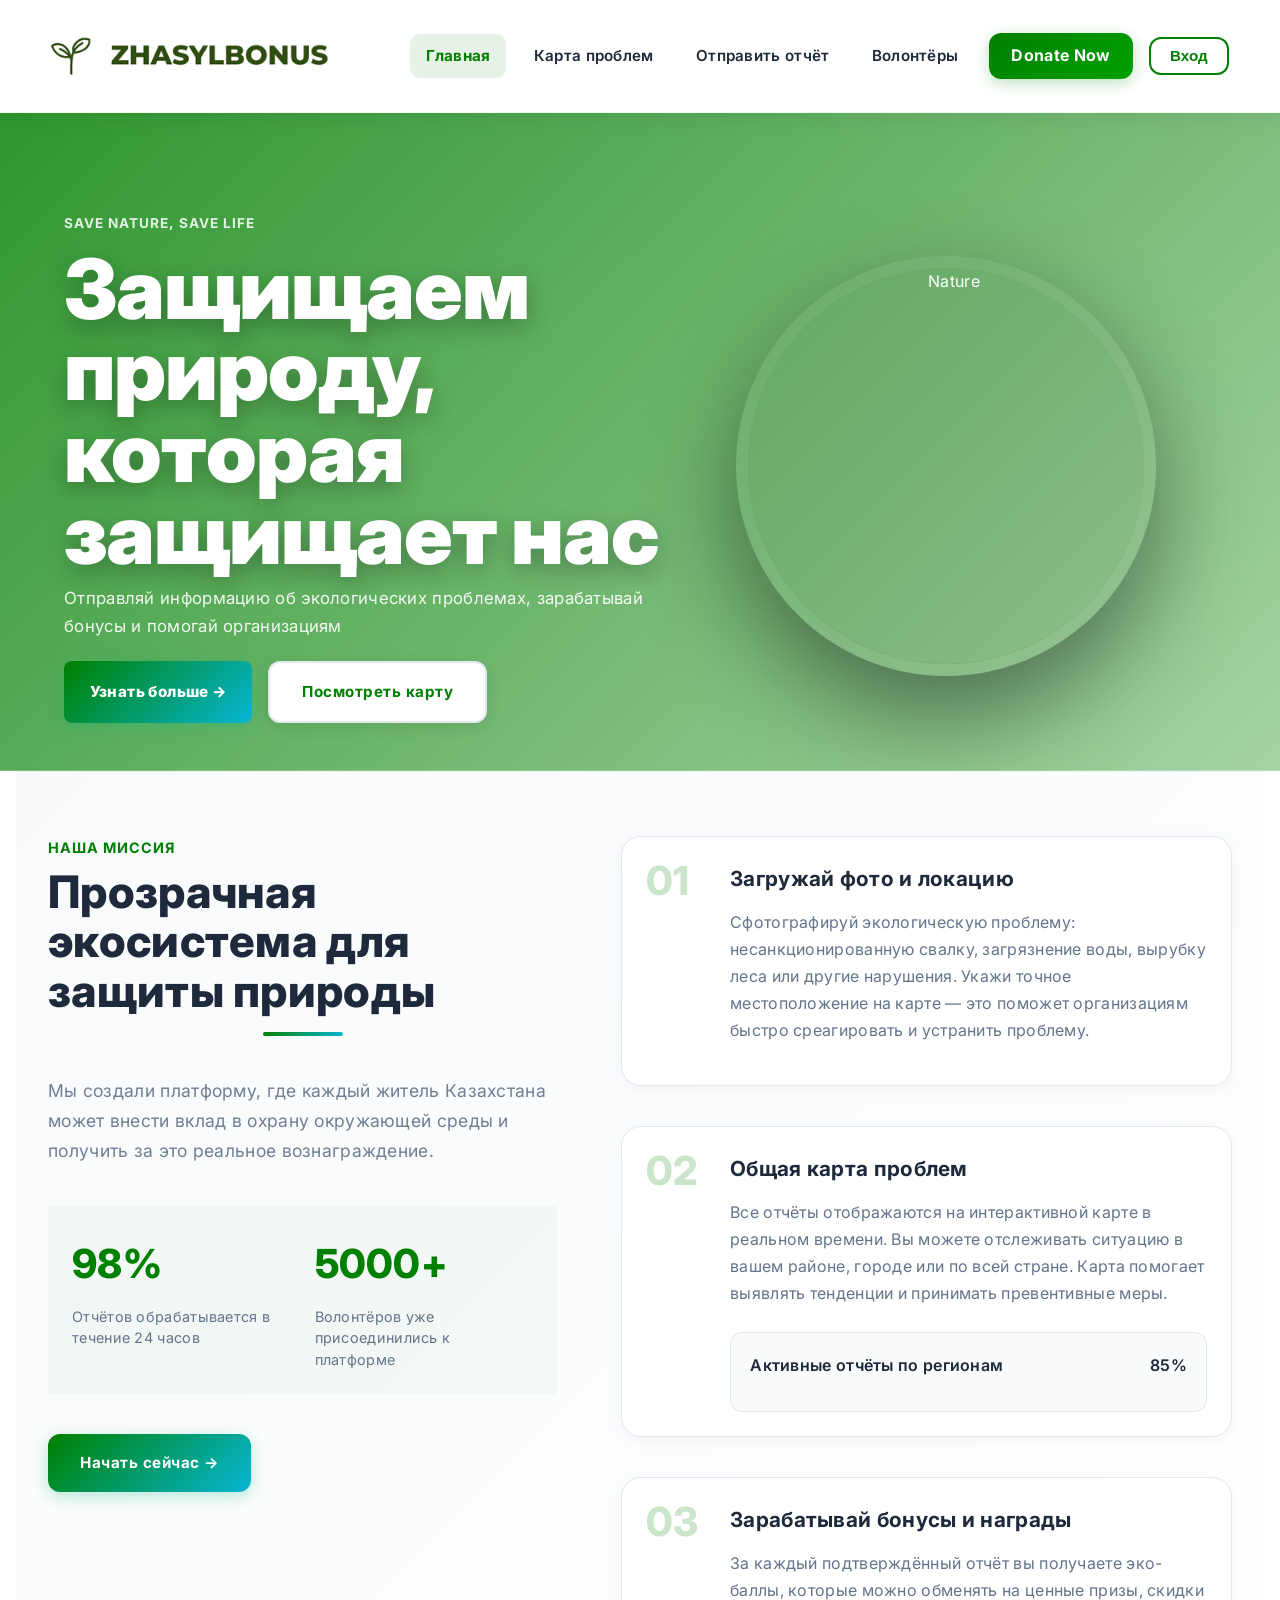
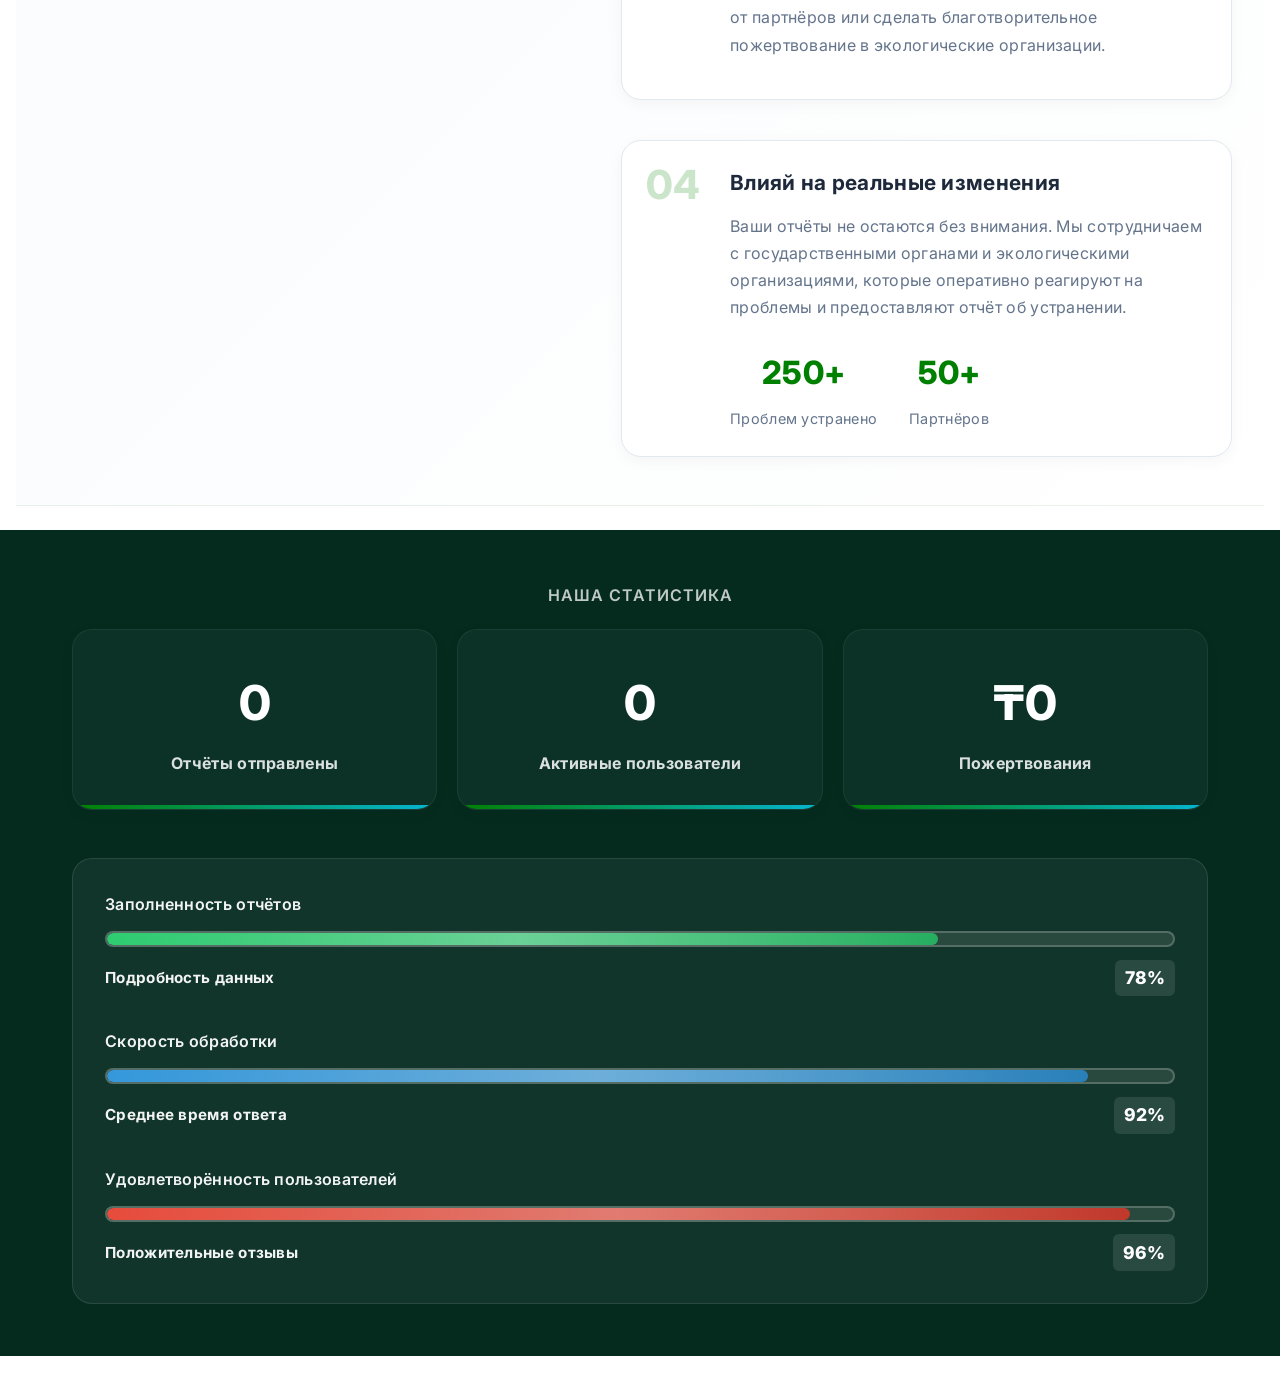
==== index.html @ 1b756320 "another files" ====
<!DOCTYPE html>
<html lang="ru">

<head>
    <meta charset="UTF-8">
    <meta name="viewport" content="width=device-width, initial-scale=1.0">
    <title>Zhasyl Bonus - Main Page</title>
    <link rel="preconnect" href="https://fonts.googleapis.com">
    <link rel="preconnect" href="https://fonts.gstatic.com" crossorigin>
    <link href="https://fonts.googleapis.com/css2?family=Inter:wght@400;500;600;700;800&display=swap" rel="stylesheet">
    <link rel="stylesheet" href="https://cdnjs.cloudflare.com/ajax/libs/leaflet/1.9.4/leaflet.min.css">
    <link rel="stylesheet" href="styles/main.css">
</head>

<body>
    <div class="app-container">
        <header class="navbar navbar-clean">
            <div class="navbar-container">
                <div class="logo logo-with-image">
                    <a href="index.html"><img src="assets/ZhasylBonus.png" alt="ZhasylBonus" class="logo-img"></a>
                </div>
                <button class="nav-toggle" id="nav-toggle" aria-expanded="false" aria-controls="main-nav" aria-label="Меню">
                    <span class="hamburger"></span>
                </button>
                <nav class="nav-menu" id="main-nav" role="navigation">
                    <a href="index.html" class="nav-btn active" data-page="home">Главная</a>
                    <a href="pages/map.html" class="nav-btn" data-page="map">Карта проблем</a>
                    <a href="pages/report.html" class="nav-btn" data-page="report">Отправить отчёт</a>
                    <a href="pages/volunteers.html" class="nav-btn" data-page="volunteers">Волонтёры</a>
                </nav>
                <div class="nav-actions">
                    <a href="pages/donate.html" class="donate-now">Donate Now</a>
                    <div class="user-info">
                        <span id="username-display"></span>
                        <button class="login-btn" id="login-toggle">Вход</button>
                    </div>
                </div>
            </div>
        </header>
        <div id="auth-modal" class="modal hidden">
            <div class="modal-content">
                <span class="close">&times;</span>
                <div class="auth-container">
                    <div class="auth-tab active" data-tab="login">
                        <h2>Вход</h2>
                        <form id="login-form" onsubmit="handleSupabaseLogin(event)">
                            <input type="email" placeholder="Email" id="login-email" required>
                            <input type="password" placeholder="Пароль" id="login-password" required>
                            <button type="submit">Вход</button>
                        </form>
                    </div>
                    <div class="auth-tab" data-tab="register">
                        <h2>Регистрация</h2>
                        <form id="register-form" onsubmit="handleSupabaseRegister(event)">
                            <input type="text" placeholder="Имя пользователя" id="register-name" required>
                            <input type="email" placeholder="Email" id="register-email" required>
                            <input type="password" placeholder="Пароль" id="register-password" required>
                            <button type="submit">Зарегистрироваться</button>
                        </form>
                    </div>
                    <div class="auth-tabs">
                        <button class="tab-btn active" data-tab="login">Вход</button>
                        <button class="tab-btn" data-tab="register">Регистрация</button>
                    </div>
                </div>
            </div>
        </div>
        <section id="home-page" class="page active">
            <div class="hero hero-landing">
                <div class="hero-inner">
                    <div class="hero-content">
                        <div class="hero-eyebrow">SAVE NATURE, SAVE LIFE</div>
                        <h2>Защищаем природу,<br>которая защищает нас</h2>
                        <p class="lead">Отправляй информацию об экологических проблемах, зарабатывай бонусы и помогай организациям</p>
                        <div class="hero-buttons">
                            <a href="pages/report.html" class="btn-primary">Узнать больше →</a>
                            <a href="pages/map.html" class="btn-secondary">Посмотреть карту</a>
                        </div>
                    </div>

                    <div class="hero-media">
                        <div class="hero-circle">
                            <img src="https://i.pinimg.com/1200x/12/85/85/1285856c492a8ef5bef18bbcc9a060e8.jpg" alt="Nature">
                            <div class="circle-annotations">
                            </div>
                        </div>
                    </div>
                </div>
            </div>
            <section class="features services" id="how-it-works">
                <div class="features-inner">
                    <div class="features-left">
                        <p class="eyebrow">НАША МИССИЯ</p>
                        <h2>Прозрачная экосистема для защиты природы</h2>
                        <p class="lead">Мы создали платформу, где каждый житель Казахстана может внести вклад в охрану окружающей среды и получить за это реальное вознаграждение.</p>
                        
                        <div class="stats-mini">
                            <div class="stat-mini">
                                <h3>98%</h3>
                                <p>Отчётов обрабатывается в течение 24 часов</p>
                            </div>
                            <div class="stat-mini">
                                <h3>5000+</h3>
                                <p>Волонтёров уже присоединились к платформе</p>
                            </div>
                        </div>
                        
                        <a href="pages/report.html" class="btn-primary">Начать сейчас →</a>
                    </div>
                    
                    <div class="features-right">
                        <div class="feature-list">
                            <div class="feature-item">
                                <div class="feature-num">01</div>
                                <div class="feature-content">
                                    <h4>Загружай фото и локацию</h4>
                                    <p>Сфотографируй экологическую проблему: несанкционированную свалку, загрязнение воды, вырубку леса или другие нарушения. Укажи точное местоположение на карте — это поможет организациям быстро среагировать и устранить проблему.</p>
                                </div>
                            </div>
                            
                            <div class="feature-item">
                                <div class="feature-num">02</div>
                                <div class="feature-content">
                                    <h4>Общая карта проблем</h4>
                                    <p>Все отчёты отображаются на интерактивной карте в реальном времени. Вы можете отслеживать ситуацию в вашем районе, городе или по всей стране. Карта помогает выявлять тенденции и принимать превентивные меры.</p>
                                    <div class="progress-demo">
                                        <div class="progress-info">
                                            <span>Активные отчёты по регионам</span>
                                            <span>85%</span>
                                        </div>
                                        <div class="progress-bar">
                                            <div class="progress-fill" style="width: 85%"></div>
                                        </div>
                                    </div>
                                </div>
                            </div>
                            
                            <div class="feature-item">
                                <div class="feature-num">03</div>
                                <div class="feature-content">
                                    <h4>Зарабатывай бонусы и награды</h4>
                                    <p>За каждый подтверждённый отчёт вы получаете эко-баллы, которые можно обменять на ценные призы, скидки от партнёров или сделать благотворительное пожертвование в экологические организации.</p>
                                </div>
                            </div>
                            
                            <div class="feature-item">
                                <div class="feature-num">04</div>
                                <div class="feature-content">
                                    <h4>Влияй на реальные изменения</h4>
                                    <p>Ваши отчёты не остаются без внимания. Мы сотрудничаем с государственными органами и экологическими организациями, которые оперативно реагируют на проблемы и предоставляют отчёт об устранении.</p>
                                    <div class="impact-stats">
                                        <div class="impact-stat">
                                            <strong>250+</strong>
                                            <span>Проблем устранено</span>
                                        </div>
                                        <div class="impact-stat">
                                            <strong>50+</strong>
                                            <span>Партнёров</span>
                                        </div>
                                    </div>
                                </div>
                            </div>
                        </div>
                    </div>
                </div>
            </section>

            <section class="progress-features" aria-label="Наши услуги">
                <div class="services-header">
                    <p class="eyebrow">Наша статистика</p>
                </div>
                <div class="progress-inner">
                    <div class="stats-grid" aria-label="Site stats">
                        <div class="stat-card">
                            <h3 id="reports-count">0</h3>
                            <p>Отчёты отправлены</p>
                        </div>
                        <div class="stat-card">
                            <h3 id="users-count">0</h3>
                            <p>Активные пользователи</p>
                        </div>
                        <div class="stat-card">
                            <h3 id="donated-amount">₸0</h3>
                            <p>Пожертвования</p>
                        </div>
                    </div>
                    <!-- Enhanced progress bars example -->
                    <div class="progress-examples">
                        <div class="progress-item">
                            <div class="progress-label">Заполненность отчётов</div>
                            <div class="progress-bar enhanced">
                                <div class="progress-fill" style="width: 78%"></div>
                            </div>
                            <div class="progress-text">
                                <span>Подробность данных</span>
                                <span class="progress-percentage">78%</span>
                            </div>
                        </div>
                        <div class="progress-item">
                            <div class="progress-label">Скорость обработки</div>
                            <div class="progress-bar enhanced primary">
                                <div class="progress-fill" style="width: 92%"></div>
                            </div>
                            <div class="progress-text">
                                <span>Среднее время ответа</span>
                                <span class="progress-percentage">92%</span>
                            </div>
                        </div>
                        <div class="progress-item">
                            <div class="progress-label">Удовлетворённость пользователей</div>
                            <div class="progress-bar enhanced accent">
                                <div class="progress-fill" style="width: 96%"></div>
                            </div>
                            <div class="progress-text">
                                <span>Положительные отзывы</span>
                                <span class="progress-percentage">96%</span>
                            </div>
                        </div>
                    </div>
                </div>
            </section>
            <div id="notification" class="notification hidden"></div>
        </section>

        <script src="https://cdn.jsdelivr.net/npm/@supabase/supabase-js"></script>
        <script src="js/config.js"></script>
        <script src="js/ui.js"></script>
        <script src="js/auth.js"></script>
        <script src="js/api.js"></script>
        <script src="js/map.js"></script>
        <script src="js/missions.js"></script>
        <script src="js/app.new.js"></script>
    </div>
</body>

</html>
---- styles/main.css ----
* {
    margin: 0;
    padding: 0;
    box-sizing: border-box;
}

:root {
    --primary-color: #008000;
    --primary-light: #33a533;
    --primary-dark: #006400;
    --secondary-color: #06b6d4;
    --accent-color: #f59e0b;
    --danger-color: #ef4444;
    --dark-bg: #0f172a;
    --light-bg: #f8fafc;
    --card-bg: #ffffff;
    --text-dark: #1e293b;
    --text-light: #64748b;
    --border-color: #e2e8f0;
    --shadow: 0 10px 40px rgba(0, 0, 0, 0.08);
    --shadow-light: 0 4px 15px rgba(0, 0, 0, 0.04);
    --shadow-hover: 0 20px 50px rgba(0,128,0,0.12);
    --gradient-primary: linear-gradient(135deg, #008000 0%, #06b6d4 100%);
    --gradient-dark: linear-gradient(135deg, #0f172a 0%, #1e293b 100%);
    --radius-sm: 8px;
    --radius-md: 12px;
    --radius-lg: 20px;
    --radius-xl: 28px;
}  

/* ===== ANIMATIONS ===== */
@keyframes fadeInUp {
    from {
        opacity: 0;
        transform: translateY(30px);
    }
    to {
        opacity: 1;
        transform: translateY(0);
    }
}

@keyframes fadeInDown {
    from {
        opacity: 0;
        transform: translateY(-20px);
    }
    to {
        opacity: 1;
        transform: translateY(0);
    }
}

@keyframes fadeIn {
    from { opacity: 0; }
    to { opacity: 1; }
}

@keyframes scaleIn {
    from {
        opacity: 0;
        transform: scale(0.9);
    }
    to {
        opacity: 1;
        transform: scale(1);
    }
}

@keyframes slideInRight {
    from {
        opacity: 0;
        transform: translateX(30px);
    }
    to {
        opacity: 1;
        transform: translateX(0);
    }
}

@keyframes pulse {
    0%, 100% { transform: scale(1); }
    50% { transform: scale(1.05); }
}

@keyframes float {
    0%, 100% { transform: translateY(0); }
    50% { transform: translateY(-10px); }
}

@keyframes shimmer {
    0% { background-position: -200% center; }
    100% { background-position: 200% center; }
}

@keyframes glow {
    0%, 100% { box-shadow: 0 0 20px rgba(16, 185, 129, 0.3); }
    50% { box-shadow: 0 0 40px rgba(16, 185, 129, 0.5); }
}

@keyframes rotate {
    from { transform: rotate(0deg); }
    to { transform: rotate(360deg); }
}

body {
    font-family: 'Inter', -apple-system, BlinkMacSystemFont, 'Segoe UI', 'Roboto', sans-serif;
    background-color: white;
    color: var(--text-dark);
    line-height: 1.7;
    letter-spacing: 0.3px;
    overflow-x: hidden;
}

.app-container {
    min-height: 100vh;
    display: flex;
    flex-direction: column;
}

/* ===== TOPBAR ===== */
.topbar {
    background: var(--gradient-dark);
    color: rgba(255,255,255,0.9);
    font-size: 0.85rem;
    padding: 0.5rem 0;
    animation: fadeInDown 0.5s ease;
    z
}
.topbar-inner {
    max-width: none;
    margin: 0;
    width: 100%;
    padding: 0 1rem;
    display: flex;
    justify-content: space-between;
    align-items: center;
}
.topbar .top-donate {
    background: rgba(255,255,255,0.1);
    color: white;
    padding: 0.4rem 0.8rem;
    border-radius: var(--radius-sm);
    text-decoration: none;
    font-weight: 600;
    transition: all 0.3s cubic-bezier(0.4, 0, 0.2, 1);
    backdrop-filter: blur(10px);
}
.topbar .top-donate:hover {
    background: rgba(255,255,255,0.2);
    transform: translateY(-2px);
}

/* ===== NAVBAR ===== */
.navbar {
    background: var(--gradient-primary);
    padding: 1rem 0;
    box-shadow: 0 4px 30px rgba(16, 185, 129, 0.2);
    position: sticky;
    top: 0;
    z-index: 100;
    backdrop-filter: blur(20px);
    animation: fadeInDown 0.6s ease;
}

.navbar.navbar-hero {
    background: #ffffff;
    box-shadow: 0 6px 20px rgba(16, 24, 40, 0.06);
    border-bottom: 1px solid rgba(0,128,0,0.06);
    padding-top: 0.6rem;
    padding-bottom: 0.6rem;
    color: var(--text-dark);
    position: absolute;
    left: 0;
    right: 0;
    z-index: 120;
}

.navbar.navbar-hero .nav-menu { gap: 1rem; }
.navbar.navbar-hero .nav-btn {
    background: transparent;
    color: var(--text-dark);
    padding: 0.45rem 0.85rem;
    border-radius: 8px;
    font-weight: 700;
    border: 1px solid rgba(0,0,0,0.04);
}

.navbar.navbar-hero .nav-btn:hover {
    background: rgba(0,128,0,0.06);
    color: var(--primary-color);
    transform: translateY(-2px);
    box-shadow: none;
}

.navbar.navbar-hero .donate-now {
    background: white;
    color: var(--primary-color);
    box-shadow: none;
    padding: 0.5rem 0.9rem;
}

.navbar.navbar-hero .login-btn {
    background: transparent;
    color: white;
    border: 1px solid rgba(255,255,255,0.08);
}

.navbar.navbar-clean {
    background: #ffffff;
    color: var(--text-dark);
    box-shadow: 0 6px 20px rgba(16, 24, 40, 0.06);
    border-bottom: 1px solid rgba(0, 128, 0, 0.06);
    backdrop-filter: none;
    -webkit-backdrop-filter: none;
    position: sticky;
    top: 0;
    z-index: 120;
} 

.hero-inner {
    max-width: none;
    margin: 0;
    width: 100%;
    display: flex;
    align-items: center;
    justify-content: space-between;
    gap: 2rem;
}

.hero-inner .hero-content { order: 1; }
.hero-inner .hero-media { order: 2; margin-left: auto; }

.hero.hero-landing { transition: padding 200ms ease, min-height 200ms ease; }

/* ===== EXTENDED HOW IT WORKS SECTION ===== */
#how-it-works {
    padding: 4rem 0 3rem 0;
    background: linear-gradient(135deg, #f8fafc 0%, #ffffff 100%);
    border-top: 1px solid rgba(0, 128, 0, 0.08);
    border-bottom: 1px solid rgba(0, 128, 0, 0.08);
    animation: fadeInUp 0.8s ease 0.2s both;
}

#how-it-works .features-inner {
    max-width: 1280px;
    margin: 0 auto;
    display: grid;
    grid-template-columns: 1fr 1.2fr;
    gap: 4rem;
    padding: 0 2rem;
}

#how-it-works .features-left .eyebrow {
    color: var(--primary-color);
    font-weight: 700;
    letter-spacing: 1px;
    margin-bottom: 0.5rem;
    display: block;
    font-size: 0.9rem;
    text-transform: uppercase;
}

#how-it-works .features-left h2 {
    font-size: 2.8rem;
    line-height: 1.1;
    margin-bottom: 1.5rem;
    color: var(--text-dark);
    font-weight: 800;
}

#how-it-works .features-left .lead {
    font-size: 1.1rem;
    color: var(--text-light);
    margin-bottom: 2.5rem;
    line-height: 1.7;
}

/* Mini stats in left column */
.stats-mini {
    display: grid;
    grid-template-columns: 1fr 1fr;
    gap: 1.5rem;
    margin: 2.5rem 0;
    padding: 1.5rem;
    background: rgba(0, 128, 0, 0.03);
}

.stat-mini h3 {
    font-size: 2.5rem;
    color: var(--primary-color);
    margin-bottom: 0.5rem;
    font-weight: 800;
}

.stat-mini p {
    font-size: 0.9rem;
    color: var(--text-light);
    line-height: 1.5;
}

/* Feature list enhancements */
#how-it-works .feature-list {
    display: flex;
    flex-direction: column;
    gap: 2.5rem;
}

#how-it-works .feature-item {
    display: flex;
    gap: 1.5rem;
    padding: 1.5rem;
    background: white;
    border-radius: var(--radius-lg);
    border: 1px solid var(--border-color);
    transition: all 0.3s ease;
    box-shadow: var(--shadow-light);
}

#how-it-works .feature-item:hover {
    transform: translateY(-5px);
    box-shadow: var(--shadow-hover);
    border-color: var(--primary-light);
}

#how-it-works .feature-num {
    font-size: 2.5rem;
    font-weight: 800;
    color: var(--primary-color);
    opacity: 0.2;
    line-height: 1;
    min-width: 60px;
}

#how-it-works .feature-content {
    flex: 1;
}

#how-it-works .feature-content h4 {
    font-size: 1.3rem;
    margin-bottom: 0.8rem;
    color: var(--text-dark);
    font-weight: 700;
}

#how-it-works .feature-content p {
    color: var(--text-light);
    margin-bottom: 1rem;
    line-height: 1.7;
}

.feature-subpoints {
    list-style: none;
    margin: 1.2rem 0;
    padding: 0;
}

.feature-subpoints li {
    padding: 0.5rem 0;
    color: var(--text-light);
    font-size: 0.95rem;
    display: flex;
    align-items: center;
    gap: 0.5rem;
}

.feature-subpoints li::before {
    content: "✓";
    color: var(--primary-color);
    font-weight: bold;
}

/* Progress demo in feature */
.progress-demo {
    margin-top: 1.5rem;
    padding: 1.2rem;
    background: var(--light-bg);
    border-radius: var(--radius-md);
    border: 1px solid var(--border-color);
}

.progress-info {
    display: flex;
    justify-content: space-between;
    align-items: center;
    margin-bottom: 0.8rem;
    font-weight: 600;
    color: var(--text-dark);
}

/* Rewards preview */
.rewards-preview {
    display: flex;
    flex-wrap: wrap;
    gap: 0.8rem;
    margin-top: 1.2rem;
}

.reward-badge {
    background: linear-gradient(135deg, rgba(0, 128, 0, 0.1), rgba(6, 182, 212, 0.1));
    padding: 0.6rem 1rem;
    border-radius: 50px;
    font-size: 0.9rem;
    color: var(--primary-color);
    font-weight: 600;
    border: 1px solid rgba(0, 128, 0, 0.2);
}

/* Impact stats */
.impact-stats {
    display: flex;
    gap: 2rem;
    margin-top: 1.5rem;
}

.impact-stat {
    text-align: center;
}

.impact-stat strong {
    display: block;
    font-size: 2rem;
    color: var(--primary-color);
    margin-bottom: 0.3rem;
    font-weight: 800;
}

.impact-stat span {
    font-size: 0.9rem;
    color: var(--text-light);
}

/* ===== ENHANCED PROGRESS BARS ===== */
.progress-examples {
    margin-top: 3rem;
    padding: 2rem;
    background: rgba(255, 255, 255, 0.05);
    border-radius: var(--radius-lg);
    border: 1px solid rgba(255, 255, 255, 0.1);
}

.progress-item {
    margin-bottom: 2rem;
}

.progress-item:last-child {
    margin-bottom: 0;
}

.progress-label {
    font-size: 1rem;
    font-weight: 600;
    color: rgba(255, 255, 255, 0.95);
    margin-bottom: 0.8rem;
}

.progress-bar.enhanced {
    width: 100%;
    height: 16px;
    background: rgba(255, 255, 255, 0.1);
    border-radius: 10px;
    overflow: hidden;
    margin-bottom: 0.8rem;
    border: 2px solid rgba(255, 255, 255, 0.2);
    position: relative;
}

.progress-bar.enhanced .progress-fill {
    height: 100%;
    background: linear-gradient(90deg, #2ecc71 0%, #27ae60 100%);
    border-radius: 8px;
    transition: width 0.8s cubic-bezier(0.4, 0, 0.2, 1);
    position: relative;
    overflow: hidden;
}

.progress-bar.enhanced .progress-fill::after {
    content: '';
    position: absolute;
    top: 0;
    left: 0;
    right: 0;
    bottom: 0;
    background: linear-gradient(
        90deg,
        transparent,
        rgba(255, 255, 255, 0.3),
        transparent
    );
    animation: shimmer 1.5s infinite;
}

.progress-text {
    font-size: 0.95rem;
    color: rgba(255, 255, 255, 0.95);
    font-weight: 700;
    display: flex;
    justify-content: space-between;
    align-items: center;
}

.progress-percentage {
    font-size: 1.1rem;
    font-weight: 800;
    color: #fff;
    background: rgba(255, 255, 255, 0.1);
    padding: 0.2rem 0.6rem;
    border-radius: 6px;
    min-width: 50px;
    text-align: center;
}

/* Progress bar variations */
.progress-bar.enhanced.primary .progress-fill {
    background: linear-gradient(90deg, #3498db 0%, #2980b9 100%);
}

.progress-bar.enhanced.accent .progress-fill {
    background: linear-gradient(90deg, #e74c3c 0%, #c0392b 100%);
}

.progress-bar.enhanced.glow .progress-fill {
    box-shadow: 0 0 20px rgba(46, 204, 113, 0.5);
}

/* ===== PROGRESS FEATURES (dark band) ===== */
.progress-features {
    background: #052b1f;
    color: white;
    padding: 3.25rem 0;
    margin: 0;
    box-shadow: none;
    width: 100vw;
    position: relative;
    left: 50%;
    right: 50%;
    margin-left: -50vw;
    margin-right: -50vw;
}

.progress-inner {
    max-width: 1200px;
    margin: 0 auto;
    padding: 0 2rem;
}

.progress-features .services-header {
    text-align: center;
    color: #fff;
    max-width: 900px;
    margin: 0 auto 1.25rem;
}

.progress-features .services-header .eyebrow {
    color: rgba(255,255,255,0.75);
    font-weight: 600;
    letter-spacing: 1px;
    text-transform: uppercase;
    margin-bottom: 0.35rem;
}

.progress-features .services-header h2 {
    font-size: 2.4rem;
    margin: 0;
    color: #fff;
    font-weight: 800;
}

.progress-features .stats-grid {
    margin-top: 1.25rem;
    margin-bottom: 1.25rem;
    display: grid;
    grid-template-columns: repeat(auto-fit, minmax(220px, 1fr));
    gap: 1.25rem;
    width: 100%;
}

.progress-features .stat-card {
    background: rgba(255,255,255,0.03);
    border: 1px solid rgba(255,255,255,0.06);
    color: rgba(255,255,255,0.98);
    padding: 2rem;
    text-align: center;
    transition: transform 0.2s ease, box-shadow 0.2s ease;
}

.progress-features .stat-card:hover {
    transform: translateY(-6px);
    box-shadow: 0 12px 30px rgba(0,0,0,0.12);
}

.progress-features .stat-card h3 {
    font-size: 3.0rem;
    margin: 0 0 0.4rem 0;
    color: #fff;
    background: none;
    -webkit-background-clip: unset;
    -webkit-text-fill-color: unset;
}

.progress-features .stat-card p {
    color: rgba(255,255,255,0.85);
    font-weight:700;
    margin:0;
}

/* ===== SERVICES / FEATURES ===== */
.features.services {
    background: white;
    color: var(--text-dark);
    padding: 3rem 0;
    border-radius: 0;
    margin: 0 0 1.5rem 0;
    width: 100%;
    box-shadow: none;
} 

.features.services h2 {
    color: var(--text-dark);
    font-size: 2.4rem;
    margin-bottom: 2.25rem;
    text-align: left;
}

.features.services h2::after {
    background: var(--gradient-primary);
}

.service-grid {
    display: grid;
    grid-template-columns: repeat(auto-fit, minmax(260px, 1fr));
    gap: 2rem;
    max-width: 1100px;
    margin: 0 auto;
}

.service-card {
    background: white;
    border: 1px solid var(--border-color);
    padding: 1rem;
    border-radius: 12px;
    color: var(--text-dark);
    overflow: hidden;
    transition: transform 0.35s cubic-bezier(0.4,0,0.2,1), box-shadow 0.35s;
    box-shadow: var(--shadow-light);
    display: flex;
    flex-direction: column;
}

.service-card:hover {
    transform: translateY(-8px);
    box-shadow: var(--shadow-hover);
}

.service-media {
    position: relative;
    border-radius: 8px;
    overflow: hidden;
}

.service-media img {
    width: 100%;
    height: 160px;
    object-fit: cover;
    display: block;
    transition: transform 0.5s ease;
    border-radius: 8px;
}

.service-card:hover .service-media img { transform: scale(1.05); }

.service-media::after {
    content: '';
    position: absolute;
    inset: 0;
    background: linear-gradient(180deg, rgba(255,255,255,0.0) 35%, rgba(0,0,0,0.04) 100%);
}

.service-top {
    display:flex;
    gap:0.75rem;
    align-items:center;
    margin-bottom: 0.6rem;
}

.service-badge {
    background: rgba(0,128,0,0.06);
    padding: 0.55rem;
    border-radius: 8px;
    font-size: 1.25rem;
    display:inline-flex;
    align-items:center;
    justify-content:center;
    color: var(--primary-color);
}

.service-card h3 {
    margin: 0;
    font-size: 1.05rem;
    color: var(--text-dark);
    font-weight: 800;
}

.service-card p {
    color: var(--text-light);
    line-height:1.6;
    margin-top:0.6rem;
    flex-grow: 1;
}

.navbar.navbar-clean .navbar-container {
    align-items: center;
    padding: 1rem clamp(2rem, 4vw, 4rem);
}

.logo-img {
    height: 48px;
    display: block;
    margin-right: 0.75rem;
    transition: transform 0.3s ease;
}

.logo-img:hover {
    transform: scale(1.05);
}

.logo { flex: 0 0 auto; }

.navbar.navbar-clean .nav-menu {
    flex: 1 1 auto;
    display: flex;
    gap: 0.75rem;
    justify-content: center;
    align-items: center;
    flex-wrap: nowrap;
    overflow-x: auto;
    -webkit-overflow-scrolling: touch;
}

.navbar.navbar-clean .nav-menu::-webkit-scrollbar { height: 6px; }
.navbar.navbar-clean .nav-menu::-webkit-scrollbar-thumb { background: rgba(0,0,0,0.06); border-radius: 6px; }

.navbar.navbar-clean .nav-btn {
    background: transparent;
    color: var(--text-dark);
    padding: 0.55rem 1rem;
    border-radius: 10px;
    font-weight: 600;
    font-size: 0.95rem;
    white-space: nowrap;
    transition: all 0.3s ease;
} 

.navbar.navbar-clean .nav-btn:hover {
    background: rgba(0, 128, 0, 0.08);
    color: var(--primary-color);
    transform: translateY(-2px);
}

.navbar.navbar-clean .nav-btn.active {
    background: rgba(0, 128, 0, 0.1);
    color: var(--primary-color);
    box-shadow: none;
    transform: none;
    font-weight: 700;
}

.donate-now,
.nav-btn.donate-now {
    background: linear-gradient(135deg, #008000 0%, #00a000 100%);
    color: white;
    padding: 0.6rem 1.4rem;
    border-radius: 12px;
    font-weight: 700;
    text-decoration: none;
    box-shadow: 0 4px 15px rgba(0, 128, 0, 0.25);
    border: none;
    white-space: nowrap;
    transition: all 0.3s ease;
}

.donate-now:hover,
.nav-btn.donate-now:hover {
    background: linear-gradient(135deg, #007000 0%, #009000 100%);
    filter: none;
    transform: translateY(-2px);
    box-shadow: 0 6px 20px rgba(0, 128, 0, 0.35);
}

.login-btn {
    padding: 0.6rem 1.2rem;
    font-size: 0.95rem;
    border-radius: 12px;
    line-height: 1;
    white-space: nowrap;
    background: white;
    color: var(--primary-color);
    border: 2px solid var(--primary-color);
    font-weight: 600;
    transition: all 0.3s ease;
}

.login-btn:hover {
    background: var(--primary-color);
    color: white;
    transform: translateY(-2px);
    box-shadow: 0 4px 15px rgba(0, 128, 0, 0.2);
}

.navbar.navbar-clean .user-info {
    color: var(--text-dark);
}

.user-info #username-display:empty {
    display: none;
}

@media (max-width: 900px) {
    .navbar.navbar-clean .navbar-container { padding: 0.75rem 1.25rem; }
    .navbar.navbar-clean .nav-btn { font-size: 0.78rem; padding: 0.35rem 0.6rem; }
    .logo-img { height: 40px; }
    .donate-now, .nav-btn.donate-now, .login-btn { padding: 0.4rem 0.7rem; font-size: 0.86rem; }
}

.nav-actions { flex: 0 0 auto; display: flex; gap: 1rem; align-items:center; }

.navbar-container {
    max-width: none;
    margin: 0;
    width: 100%;
    padding: 0 1.5rem;
    display: flex;
    justify-content: space-between;
    align-items: center;
    gap: 1rem;
}

.logo h1 {
    color: white;
    font-size: 1.6rem;
    font-weight: 800;
    letter-spacing: -0.5px;
    text-shadow: 0 2px 10px rgba(0,0,0,0.1);
}

.nav-menu {
    display: flex;
    gap: 0.5rem;
}

.nav-toggle {
    display: none;
    align-items: center;
    justify-content: center;
    width: 44px;
    height: 44px;
    border-radius: 12px;
    border: 1px solid var(--border-color);
    background: white;
    color: var(--text-dark);
    cursor: pointer;
    transition: all 0.3s ease;
    padding: 0;
}

.nav-toggle .hamburger {
    position: relative;
    display: block;
    width: 20px;
    height: 2px;
    background: currentColor;
    border-radius: 2px;
    transition: transform 0.2s ease, opacity 0.2s ease;
}

.nav-toggle .hamburger::before,
.nav-toggle .hamburger::after {
    content: '';
    position: absolute;
    left: 0;
    width: 20px;
    height: 2px;
    background: currentColor;
    border-radius: 2px;
    transition: transform 0.2s ease, opacity 0.2s ease;
}

.nav-toggle .hamburger::before { top: -6px; }
.nav-toggle .hamburger::after { top: 6px; }

.nav-toggle:hover {
    border-color: rgba(0, 128, 0, 0.35);
    box-shadow: var(--shadow-light);
    transform: translateY(-1px);
}

.nav-toggle[aria-expanded="true"] .hamburger {
    transform: rotate(45deg);
}

.nav-toggle[aria-expanded="true"] .hamburger::before {
    transform: translateY(6px) rotate(-90deg);
}

.nav-toggle[aria-expanded="true"] .hamburger::after {
    opacity: 0;
}

.nav-btn {
    background: rgba(255, 255, 255, 0.1);
    border: none;
    color: white;
    padding: 0.7rem 1.2rem;
    border-radius: var(--radius-md);
    cursor: pointer;
    transition: all 0.3s cubic-bezier(0.4, 0, 0.2, 1);
    font-weight: 500;
    font-size: 0.9rem;
    text-decoration: none;
    backdrop-filter: blur(10px);
    position: relative;
    overflow: hidden;
}

.nav-btn::before {
    content: '';
    position: absolute;
    top: 0;
    left: -100%;
    width: 100%;
    height: 100%;
    background: linear-gradient(90deg, transparent, rgba(255,255,255,0.2), transparent);
    transition: left 0.5s;
}

.nav-btn:hover::before {
    left: 100%;
}

.nav-btn:hover,
.nav-btn.active {
    background: rgba(255, 255, 255, 0.25);
    transform: translateY(-3px);
    box-shadow: 0 10px 30px rgba(0, 0, 0, 0.15);
}

.user-info {
    display: flex;
    align-items: center;
    gap: 1rem;
    color: white;
}

/* ===== MODALS ===== */
.modal {
    position: fixed;
    top: 0;
    left: 0;
    width: 100%;
    height: 100%;
    background: rgba(15, 23, 42, 0.8);
    backdrop-filter: blur(8px);
    display: flex;
    justify-content: center;
    align-items: center;
    z-index: 1000;
    animation: fadeIn 0.3s ease;
}

.modal.hidden {
    display: none;
}

.modal-content {
    background: white;
    padding: 2.5rem;
    border-radius: var(--radius-xl);
    position: relative;
    width: 90%;
    max-width: 420px;
    box-shadow: 0 25px 80px rgba(0, 0, 0, 0.25);
    animation: scaleIn 0.4s cubic-bezier(0.4, 0, 0.2, 1);
    border: 1px solid rgba(255,255,255,0.1);
}

.close {
    position: absolute;
    top: 1rem;
    right: 1.2rem;
    font-size: 1.8rem;
    cursor: pointer;
    color: var(--text-light);
    transition: all 0.3s ease;
    width: 40px;
    height: 40px;
    display: flex;
    align-items: center;
    justify-content: center;
    border-radius: 50%;
}

.close:hover {
    color: var(--danger-color);
    background: rgba(239, 68, 68, 0.1);
    transform: rotate(90deg);
}

.auth-container {
    text-align: center;
}

.auth-tab {
    display: none;
    animation: fadeInUp 0.4s ease;
}

.auth-tab.active {
    display: block;
}

.auth-tab h2 {
    margin-bottom: 1.8rem;
    color: var(--text-dark);
    font-size: 1.8rem;
    font-weight: 700;
}

.auth-tab form {
    display: flex;
    flex-direction: column;
    gap: 1rem;
}

.auth-tab input {
    padding: 1rem 1.2rem;
    border: 2px solid var(--border-color);
    border-radius: var(--radius-md);
    font-size: 1rem;
    transition: all 0.3s ease;
    background: var(--light-bg);
}

.auth-tab input:focus {
    outline: none;
    border-color: var(--primary-color);
    background: white;
    box-shadow: 0 0 0 4px rgba(16, 185, 129, 0.1);
}

.auth-tab button[type="submit"] {
    padding: 1rem;
    background: var(--gradient-primary);
    color: white;
    border: none;
    border-radius: var(--radius-md);
    cursor: pointer;
    font-weight: 700;
    font-size: 1rem;
    transition: all 0.3s cubic-bezier(0.4, 0, 0.2, 1);
    margin-top: 0.5rem;
}

.auth-tab button[type="submit"]:hover {
    transform: translateY(-3px);
    box-shadow: 0 15px 40px rgba(16, 185, 129, 0.3);
}

.auth-tabs {
    display: flex;
    gap: 0.8rem;
    margin-top: 2rem;
}

.tab-btn {
    flex: 1;
    padding: 0.8rem;
    background: var(--light-bg);
    border: 2px solid var(--border-color);
    cursor: pointer;
    border-radius: var(--radius-md);
    transition: all 0.3s ease;
    font-weight: 600;
}

.tab-btn:hover {
    border-color: var(--primary-color);
}

.tab-btn.active {
    background: var(--gradient-primary);
    color: white;
    border-color: transparent;
}

/* ===== PAGES ===== */
.page {
    display: none;
    flex: 1;
    max-width: none;
    margin: 0;
    width: 100%;
    padding: 2rem 1rem;
}

#home-page {
    padding-top: 0;
}

.page.active {
    display: block;
}

/* ===== HERO SECTION ===== */
.hero {
    text-align: center;
    padding: 4rem 2rem;
    background: linear-gradient(135deg, #1b7f3e 0%, #2ecc71 100%);
    color: white;
    border-radius: 15px;
    margin-bottom: 2rem;
    position: relative;
    overflow: hidden;
}

.hero.hero-landing {
    padding: 6rem 2rem 3rem;
    min-height: 60vh;
    background-image: linear-gradient(135deg, rgba(0,128,0,0.82), rgba(0,128,0,0.35)), url('https://images.unsplash.com/photo-1501785888041-af3ef285b470?auto=format&fit=crop&w=1600&q=80');
    background-size: cover;
    background-position: center;
    color: white;
    position: relative;
    margin-top: 0;
    margin-bottom: 0;
    width: 100vw;
    position: relative;
    left: 50%;
    right: 50%;
    margin-left: -50vw;
    margin-right: -50vw;
    border-radius: 0;
    overflow: hidden;
} 

.hero-inner .hero-content {
    flex: 1 1 640px;
    color: white;
    max-width: 720px;
    text-align: left;
    padding-left: 2rem;
}

.hero-media {
    flex: 0 0 360px;
    display: flex;
    justify-content: center;
    align-items: center;
}

.hero-media img {
    width: 320px;
    height: 320px;
    border-radius: 50%;
    object-fit: cover;
    box-shadow: 0 20px 60px rgba(0,0,0,0.35);
}

.hero-circle {
    display: inline-block;
    transform: translateX(-4.5rem);
    transition: transform 220ms ease;
}

@media (max-width: 900px) {
    .hero-circle { transform: translateX(0); }
}

.hero-eyebrow { text-align: left; }

.hero h2 {
    text-align: left;
    font-size: clamp(2rem, 6.5vw, 5.2rem);
    margin-bottom: 0.6rem;
    line-height: 0.98;
    font-weight: 900;
    text-shadow: 0 8px 24px rgba(0,0,0,0.28);
    letter-spacing: -1px;
}

@media (max-width: 900px) {
    .hero.hero-landing { padding: 4rem 1rem; min-height: 56vh; }
    .hero-inner { flex-direction: column; align-items: flex-start; }
    .hero-media { flex: 0 0 auto; margin-top: 1.25rem; }
    .hero-media img { width: 220px; height: 220px; }
    .hero-inner .hero-content { padding-left: 0; }
}

@media (max-width: 520px) {
    .hero h2 { font-size: 2.2rem; }
    .hero-media img { width: 160px; height: 160px; }
}

.hero-eyebrow {
    display: inline-block;
    color: rgba(255,255,255,0.9);
    font-size: 0.85rem;
    text-transform: uppercase;
    letter-spacing: 1px;
    font-weight: 700;
    margin-bottom: 0.8rem;
    opacity: 0.95;
}

.hero h2 {
    font-size: clamp(2rem, 6.5vw, 5.2rem);
    margin-bottom: 0.6rem;
    line-height: 0.98;
    font-weight: 900;
    text-shadow: 0 8px 24px rgba(0,0,0,0.28);
    letter-spacing: -1px;
} 

.lead {
    font-size: 1.05rem;
    opacity: 0.92;
    margin-bottom: 1.25rem;
    max-width: 640px;
}

.hero-buttons {
    display: flex;
    gap: 1rem;
    justify-content: flex-start;
    flex-wrap: wrap;
    margin-top: 1rem;
}

@media (max-width: 900px) {
    .hero-buttons { justify-content: center; }
}

.hero-buttons .btn-primary {
    padding: 0.9rem 1.6rem;
    border-radius: 8px;
    font-weight: 800;
    letter-spacing: 0.4px;
}

.hero-media {
    flex: 0 0 460px;
    display: flex;
    align-items: center;
    justify-content: center;
    position: relative;
}

.hero-circle {
    width: 420px;
    height: 420px;
    border-radius: 50%;
    overflow: hidden;
    box-shadow: 0 40px 100px rgba(0,0,0,0.45);
    border: 12px solid rgba(255,255,255,0.06);
    background: rgba(0,0,0,0.06);
    position: relative;
}

.hero-circle img {
    width: 100%;
    height: 100%;
    object-fit: cover;
    display: block;
}

.circle-annotations .annotation {
    position: absolute;
    color: #fff;
    font-size: 0.85rem;
    font-weight: 700;
    text-shadow: 0 8px 18px rgba(0,0,0,0.45);
}

.circle-annotations .a1 { left: -6%; top: 8%; transform: translate(-20%,0); text-align:right; }
.circle-annotations .a2 { left: 6%; top: 46%; transform: translate(-10%,-50%); text-align:left; }
.circle-annotations .a3 { right: -6%; bottom: 10%; transform: translate(20%,0); text-align:left; }

.hero-controls { position: absolute; right: -116px; top: 50%; transform: translateY(-50%); display:flex; flex-direction:column; gap:12px; }

.hero-arrow {
    background: rgba(255,255,255,0.08);
    color: white;
    border: 2px solid rgba(255,255,255,0.14);
    width: 46px;
    height: 46px;
    border-radius: 50%;
    cursor: pointer;
    font-size: 1.25rem;
}

.hero-arrow:hover {
    background: rgba(255,255,255,0.16);
    transform: translateY(-2px);
    box-shadow: 0 15px 40px rgba(0,0,0,0.18);
}

/* ===== BUTTONS ===== */
.btn-primary,
.btn-secondary,
.btn-danger {
    padding: 1rem 2rem;
    border: none;
    border-radius: var(--radius-md);
    cursor: pointer;
    font-weight: 700;
    transition: all 0.3s cubic-bezier(0.4, 0, 0.2, 1);
    font-size: 0.95rem;
    letter-spacing: 0.5px;
    text-decoration: none;
    display: inline-flex;
    align-items: center;
    gap: 0.5rem;
    position: relative;
    overflow: hidden;
}

.btn-primary::before,
.btn-secondary::before {
    content: '';
    position: absolute;
    top: 0;
    left: -100%;
    width: 100%;
    height: 100%;
    background: linear-gradient(90deg, transparent, rgba(255,255,255,0.3), transparent);
    transition: left 0.5s;
}

.btn-primary:hover::before,
.btn-secondary:hover::before {
    left: 100%;
}

.btn-primary {
    background: var(--gradient-primary);
    color: white;
    box-shadow: 0 4px 15px rgba(16, 185, 129, 0.3);
}

.btn-primary:hover {
    transform: translateY(-4px);
    box-shadow: 0 15px 40px rgba(16, 185, 129, 0.4);
}

.btn-secondary {
    background: white;
    color: var(--primary-color);
    box-shadow: 0 4px 15px rgba(0,0,0,0.1);
    border: 2px solid var(--border-color);
}

.btn-secondary:hover {
    transform: translateY(-4px);
    box-shadow: 0 15px 40px rgba(0, 0, 0, 0.15);
    border-color: var(--primary-color);
}

.btn-danger {
    background: linear-gradient(135deg, #ef4444 0%, #dc2626 100%);
    color: white;
    box-shadow: 0 4px 15px rgba(239, 68, 68, 0.3);
}

.btn-danger:hover {
    transform: translateY(-4px);
    box-shadow: 0 15px 40px rgba(239, 68, 68, 0.4);
}

/* ===== FEATURES ===== */
.features {
    margin-bottom: 3rem;
    animation: fadeInUp 0.8s ease;
}

.features h2,
.stats h2 {
    text-align: center;
    margin-bottom: 3rem;
    font-size: 2.2rem;
    position: relative;
    padding-bottom: 1rem;
    font-weight: 800;
    color: var(--text-dark);
}

.features h2::after,
.stats h2::after {
    content: '';
    display: block;
    width: 80px;
    height: 4px;
    background: var(--gradient-primary);
    margin: 1rem auto 0;
    border-radius: 2px;
}

.feature-grid {
    display: grid;
    grid-template-columns: repeat(auto-fit, minmax(260px, 1fr));
    gap: 2rem;
    margin-bottom: 2rem;
}

.feature-card {
    background: white;
    padding: 2.5rem 2rem;
    border-radius: var(--radius-lg);
    text-align: center;
    box-shadow: var(--shadow-light);
    transition: all 0.4s cubic-bezier(0.4, 0, 0.2, 1);
    border: 1px solid var(--border-color);
    position: relative;
    overflow: hidden;
}

.feature-card::before {
    content: '';
    position: absolute;
    top: 0;
    left: 0;
    right: 0;
    height: 4px;
    background: var(--gradient-primary);
    transform: scaleX(0);
    transition: transform 0.4s ease;
}

.feature-card:hover::before {
    transform: scaleX(1);
}

.feature-card:hover {
    transform: translateY(-12px);
    box-shadow: var(--shadow-hover);
}

.feature-icon {
    font-size: 3.5rem;
    margin-bottom: 1.5rem;
    display: inline-block;
    animation: float 3s ease-in-out infinite;
}

.feature-card:nth-child(2) .feature-icon { animation-delay: 0.2s; }
.feature-card:nth-child(3) .feature-icon { animation-delay: 0.4s; }
.feature-card:nth-child(4) .feature-icon { animation-delay: 0.6s; }

.feature-card h3 {
    margin-bottom: 1rem;
    color: var(--text-dark);
    font-size: 1.2rem;
    font-weight: 700;
}

.feature-card p {
    color: var(--text-light);
    line-height: 1.7;
}

/* ===== STATS ===== */
.stats {
    margin: 4rem 0;
    animation: fadeInUp 0.8s ease 0.2s both;
}

.stats-grid {
    display: grid;
    grid-template-columns: repeat(auto-fit, minmax(180px, 1fr));
    gap: 2rem;
}

.stat-card {
    background: white;
    padding: 2.5rem 2rem;
    border-radius: var(--radius-lg);
    text-align: center;
    box-shadow: var(--shadow-light);
    border: 1px solid var(--border-color);
    transition: all 0.4s cubic-bezier(0.4, 0, 0.2, 1);
    position: relative;
    overflow: hidden;
}

.stat-card::after {
    content: '';
    position: absolute;
    bottom: 0;
    left: 0;
    right: 0;
    height: 4px;
    background: var(--gradient-primary);
}

.stat-card:hover {
    transform: translateY(-8px) scale(1.02);
    box-shadow: var(--shadow-hover);
}

.stat-card h3 {
    font-size: 3rem;
    background: var(--gradient-primary);
    -webkit-background-clip: text;
    -webkit-text-fill-color: transparent;
    background-clip: text;
    margin-bottom: 0.5rem;
    font-weight: 800;
}

.stat-card p {
    color: var(--text-light);
    font-weight: 500;
}

/* ===== PARTNERS ===== */
.partners-strip { 
    background: #d8f3dc; 
    color: #111827; 
    padding: 1.5rem 0; 
    max-width: auto;
}

.partners-inner { 
    max-width: 1200px; 
    margin:0 auto; 
    padding: 0 3rem; 
    display:flex; 
    align-items:center; 
    justify-content:center; 
}

.partner-grid { 
    display:flex; 
    gap: 3rem; 
    align-items:center; 
    justify-content:center; 
    flex-wrap:wrap; 
}

.partner-grid a { 
    display:flex; 
    width: auto; 
    height:100px; 
    align-items:center; 
    justify-content:center; 
    opacity: 1; 
    transition: transform 0.18s ease; 
}

.partner-grid a:hover { 
    filter: none; 
    opacity: 1; 
    transform: translateY(-3px); 
}

.partner-grid img { 
    max-width:100%; 
    max-height:70px; 
    object-fit: contain; 
    display:block; 
    filter: none; 
}

@media (max-width: 600px) { 
    .partner-grid { gap:1.5rem; } 
    .partner-grid a { width: auto; height:70px; } 
}

/* ===== MAP ===== */
.map-container {
    display: grid;
    grid-template-columns: 1fr 380px;
    gap: 1.5rem;
    height: 650px;
    animation: fadeInUp 0.8s ease;
}

#map {
    border-radius: var(--radius-lg);
    box-shadow: var(--shadow);
    border: 1px solid var(--border-color);
    overflow: hidden;
}

.map-sidebar {
    background: white;
    padding: 2rem;
    border-radius: var(--radius-lg);
    box-shadow: var(--shadow);
    border: 1px solid var(--border-color);
    overflow-y: auto;
}

.map-sidebar h3 {
    margin-bottom: 1.5rem;
    color: var(--text-dark);
    font-weight: 700;
    font-size: 1.1rem;
}

.filter-buttons {
    display: flex;
    flex-direction: column;
    gap: 0.6rem;
    margin-bottom: 2rem;
}

.filter-btn {
    padding: 0.8rem 1rem;
    background: var(--light-bg);
    border: 2px solid var(--border-color);
    border-radius: var(--radius-md);
    cursor: pointer;
    transition: all 0.3s cubic-bezier(0.4, 0, 0.2, 1);
    font-weight: 600;
    text-align: left;
    position: relative;
    overflow: hidden;
}

.filter-btn::before {
    content: '';
    position: absolute;
    left: 0;
    top: 0;
    height: 100%;
    width: 4px;
    background: var(--gradient-primary);
    transform: scaleY(0);
    transition: transform 0.3s ease;
}

.filter-btn:hover::before,
.filter-btn.active::before {
    transform: scaleY(1);
}

.filter-btn:hover {
    border-color: var(--primary-color);
    background: rgba(16, 185, 129, 0.05);
    transform: translateX(4px);
}

.filter-btn.active {
    background: var(--gradient-primary);
    color: white;
    border-color: transparent;
    transform: translateX(4px);
}

#report-details {
    margin-top: 1.5rem;
    padding: 1rem;
    background: var(--light-bg);
    border-radius: var(--radius-md);
    max-height: 320px;
    overflow-y: auto;
}

.report-item {
    padding: 1rem;
    background: white;
    margin-bottom: 0.8rem;
    border-radius: var(--radius-md);
    border-left: 4px solid var(--primary-color);
    cursor: pointer;
    transition: all 0.3s cubic-bezier(0.4, 0, 0.2, 1);
    box-shadow: var(--shadow-light);
}

.report-item:hover {
    box-shadow: var(--shadow);
}

/* ===== FORMS ===== */
.report-container,
.account-container,
.donate-container {
    background: white;
    padding: 2.5rem;
    border-radius: var(--radius-xl);
    box-shadow: var(--shadow);
    border: 1px solid var(--border-color);
    animation: fadeInUp 0.6s ease;
}

.report-container h2,
.account-container h2,
.donate-container h2 {
    margin-bottom: 2rem;
    color: var(--text-dark);
    font-size: 1.8rem;
    font-weight: 800;
}

.form-group {
    margin-bottom: 1.8rem;
}

.form-group label {
    display: block;
    margin-bottom: 0.6rem;
    font-weight: 700;
    color: var(--text-dark);
    font-size: 0.95rem;
}

.form-group input,
.form-group textarea,
.form-group select {
    width: 100%;
    padding: 1rem 1.2rem;
    border: 2px solid var(--border-color);
    border-radius: var(--radius-md);
    font-size: 1rem;
    font-family: inherit;
    transition: all 0.3s cubic-bezier(0.4, 0, 0.2, 1);
    background: var(--light-bg);
}

.form-group input:focus,
.form-group textarea:focus,
.form-group select:focus {
    outline: none;
    border-color: var(--primary-color);
    background: white;
    box-shadow: 0 0 0 4px rgba(16, 185, 129, 0.1);
}

.form-group textarea {
    resize: vertical;
    min-height: 140px;
}

.file-upload {
    border: 2px dashed var(--primary-color);
    padding: 3rem 2rem;
    border-radius: var(--radius-lg);
    text-align: center;
    cursor: pointer;
    transition: all 0.3s cubic-bezier(0.4, 0, 0.2, 1);
    background: linear-gradient(135deg, rgba(16, 185, 129, 0.03), rgba(6, 182, 212, 0.03));
}

.file-upload:hover {
    border-color: var(--primary-dark);
    background: linear-gradient(135deg, rgba(16, 185, 129, 0.08), rgba(6, 182, 212, 0.08));
    transform: scale(1.01);
}

.file-upload input {
    display: none;
}

#photo-preview {
    margin-top: 1rem;
    display: flex;
    justify-content: center;
    flex-wrap: wrap;
    gap: 1rem;
}

#photo-preview img {
    max-width: 200px;
    max-height: 200px;
    border-radius: 5px;
    box-shadow: var(--shadow);
}

.location-input {
    display: flex;
    flex-direction: column;
    gap: 0.5rem;
}

.location-input button {
    width: 100%;
}

#location-map {
    margin-top: 1rem;
    height: 300px;
    border-radius: 5px;
    display: none;
}

#location-map.active {
    display: block;
}

#report-form button[type="submit"] {
    width: 100%;
    padding: 1rem;
    font-size: 1.1rem;
}

/* ===== ACCOUNT PAGE ===== */
.account-header {
    margin-bottom: 2.5rem;
}

.account-balance {
    margin-bottom: 2.5rem;
}

.balance-card {
    background: var(--gradient-primary);
    color: white;
    padding: 3rem 2rem;
    border-radius: var(--radius-xl);
    text-align: center;
    box-shadow: 0 15px 50px rgba(16, 185, 129, 0.3);
    position: relative;
    overflow: hidden;
}

.balance-card::before {
    content: '';
    position: absolute;
    top: -50%;
    right: -50%;
    width: 100%;
    height: 100%;
    background: radial-gradient(circle, rgba(255,255,255,0.1) 0%, transparent 70%);
    animation: rotate 15s linear infinite;
}

.balance-card h3 {
    margin-bottom: 1rem;
    font-size: 1.1rem;
    opacity: 0.9;
    font-weight: 600;
}

.balance-amount {
    font-size: 4rem;
    font-weight: 800;
    margin-bottom: 0.5rem;
    text-shadow: 0 4px 20px rgba(0,0,0,0.2);
}

.account-stats {
    display: grid;
    grid-template-columns: repeat(auto-fit, minmax(200px, 1fr));
    gap: 1.5rem;
    margin-bottom: 2.5rem;
}

.stat {
    background: white;
    padding: 1.8rem;
    border-radius: var(--radius-lg);
    box-shadow: var(--shadow-light);
    border: 1px solid var(--border-color);
    transition: all 0.3s cubic-bezier(0.4, 0, 0.2, 1);
}

.stat:hover {
    transform: translateY(-5px);
    box-shadow: var(--shadow);
}

.stat-label {
    display: block;
    color: var(--text-light);
    margin-bottom: 0.5rem;
    font-size: 0.9rem;
}

.stat-value {
    display: block;
    font-size: 2.2rem;
    font-weight: 800;
    background: var(--gradient-primary);
    -webkit-background-clip: text;
    -webkit-text-fill-color: transparent;
    background-clip: text;
}

/* ===== REWARDS ===== */
.rewards-section,
.transaction-history {
    margin-bottom: 2.5rem;
}

.rewards-section h3,
.transaction-history h3 {
    margin-bottom: 1.5rem;
    color: var(--text-dark);
    font-weight: 700;
}

.rewards-grid {
    display: grid;
    grid-template-columns: repeat(auto-fit, minmax(250px, 1fr));
    gap: 1.5rem;
    margin-bottom: 2rem;
}

.reward-card {
    background: white;
    padding: 2rem;
    border-radius: var(--radius-lg);
    box-shadow: var(--shadow-light);
    text-align: center;
    border: 1px solid var(--border-color);
    transition: all 0.4s cubic-bezier(0.4, 0, 0.2, 1);
    position: relative;
    overflow: hidden;
}

.reward-card::before {
    content: '';
    position: absolute;
    top: 0;
    left: 0;
    right: 0;
    height: 4px;
    background: var(--gradient-primary);
}

.reward-card:hover {
    transform: translateY(-8px);
    box-shadow: var(--shadow-hover);
}

.reward-card h4 {
    margin-bottom: 0.8rem;
    font-size: 1.1rem;
    font-weight: 700;
    color: var(--text-dark);
}

.reward-cost {
    background: var(--gradient-primary);
    -webkit-background-clip: text;
    -webkit-text-fill-color: transparent;
    background-clip: text;
    font-weight: 800;
    font-size: 1.4rem;
    margin-bottom: 0.8rem;
}

.reward-desc {
    color: var(--text-light);
    margin-bottom: 1.5rem;
    line-height: 1.6;
}

.reward-btn {
    width: 100%;
}

#transactions-list {
    background: var(--light-bg);
    padding: 1.2rem;
    border-radius: var(--radius-md);
    max-height: 350px;
    overflow-y: auto;
}

.transaction-item {
    background: white;
    padding: 1.2rem;
    margin-bottom: 0.8rem;
    border-radius: var(--radius-md);
    display: flex;
    justify-content: space-between;
    align-items: center;
    border-left: 4px solid var(--primary-color);
    transition: all 0.3s ease;
    box-shadow: var(--shadow-light);
}

.transaction-item:hover {
    transform: translateX(5px);
}

.transaction-item.negative {
    border-left-color: var(--danger-color);
}

.transaction-desc {
    font-weight: 700;
    margin-bottom: 0.3rem;
    color: var(--text-dark);
}

.transaction-time {
    font-size: 0.85rem;
    color: var(--text-light);
}

.transaction-amount {
    font-weight: 800;
    font-size: 1.15rem;
}

.transaction-item.positive .transaction-amount {
    color: var(--primary-color);
}

.transaction-item.negative .transaction-amount {
    color: var(--danger-color);
}

/* ===== VOLUNTEERS ===== */
.volunteers-container {
    background: white;
    padding: 2.5rem;
    border-radius: var(--radius-xl);
    box-shadow: var(--shadow);
    border: 1px solid var(--border-color);
    animation: fadeInUp 0.6s ease;
}

.volunteers-header {
    text-align: center;
    margin-bottom: 2.5rem;
}

.volunteers-header h2 {
    color: var(--text-dark);
    font-size: 2.2rem;
    margin-bottom: 0.8rem;
    font-weight: 800;
}

.volunteers-intro {
    color: var(--text-light);
    font-size: 1.15rem;
}

.volunteer-stats {
    display: grid;
    grid-template-columns: repeat(auto-fit, minmax(220px, 1fr));
    gap: 1.5rem;
    margin-bottom: 2rem;
}

.volunteer-stat {
    background: var(--gradient-primary);
    color: white;
    padding: 1.8rem;
    border-radius: var(--radius-lg);
    display: flex;
    align-items: center;
    gap: 1.2rem;
    box-shadow: 0 10px 30px rgba(16, 185, 129, 0.2);
    transition: all 0.3s cubic-bezier(0.4, 0, 0.2, 1);
}

.volunteer-stat:hover {
    transform: translateY(-5px);
    box-shadow: 0 15px 40px rgba(16, 185, 129, 0.3);
}

.stat-icon {
    font-size: 2.8rem;
}

.volunteer-stat .stat-label {
    font-size: 0.85rem;
    opacity: 0.9;
    margin-bottom: 0.3rem;
    font-weight: 500;
}

.volunteer-stat .stat-value {
    font-size: 1.8rem;
    font-weight: 800;
    color: white;
}

/* ===== MISSIONS ===== */
.missions-section {
    margin-bottom: 3.5rem;
}

.missions-header {
    display: flex;
    justify-content: space-between;
    align-items: center;
    margin-bottom: 2rem;
    flex-wrap: wrap;
    gap: 1rem;
}

.missions-header h3 {
    color: var(--text-dark);
    margin: 0;
    font-weight: 700;
    font-size: 1.3rem;
}

.mission-filters {
    display: flex;
    gap: 0.6rem;
    flex-wrap: wrap;
}

.mission-filter {
    padding: 0.7rem 1.2rem;
    background: var(--light-bg);
    border: 2px solid var(--border-color);
    border-radius: var(--radius-md);
    cursor: pointer;
    transition: all 0.3s cubic-bezier(0.4, 0, 0.2, 1);
    font-weight: 600;
}

.mission-filter:hover {
    border-color: var(--primary-color);
    transform: translateY(-2px);
}

.mission-filter.active {
    background: var(--gradient-primary);
    color: white;
    border-color: transparent;
}

.missions-grid {
    display: grid;
    grid-template-columns: repeat(auto-fill, minmax(300px, 1fr));
    gap: 1.8rem;
}

.mission-card {
    background: white;
    border: 1px solid var(--border-color);
    border-radius: var(--radius-lg);
    padding: 1.8rem;
    cursor: pointer;
    transition: all 0.4s cubic-bezier(0.4, 0, 0.2, 1);
    box-shadow: var(--shadow-light);
    position: relative;
    overflow: hidden;
}

.mission-card::before {
    content: '';
    position: absolute;
    top: 0;
    left: 0;
    right: 0;
    height: 4px;
    background: var(--gradient-primary);
    transform: scaleX(0);
    transition: transform 0.4s ease;
}

/* ===== MOBILE LAYOUT ENHANCEMENTS ===== */
@media (max-width: 960px) {
    .navbar-container {
        flex-wrap: wrap;
        gap: 0.75rem;
        padding: 0.75rem 1rem;
    }

    .nav-toggle {
        display: inline-flex;
    }

    .nav-menu {
        order: 3;
        width: 100%;
        display: none !important;
        flex-direction: column;
        align-items: stretch;
        gap: 0.35rem;
        background: #ffffff;
        border: 1px solid rgba(0,0,0,0.05);
        border-radius: 16px;
        padding: 0.9rem;
        box-shadow: 0 16px 40px rgba(0,0,0,0.12);
        animation: fadeInDown 0.25s ease;
        margin-top: 0.25rem;
    }

    .nav-menu.active {
        display: flex !important;
    }

    .nav-menu .nav-btn {
        width: 100%;
        text-align: left;
        justify-content: space-between;
        background: linear-gradient(135deg, rgba(0,128,0,0.08), rgba(6,182,212,0.06));
        color: var(--text-dark);
        padding: 0.85rem 1rem;
        border: 1px solid rgba(0,0,0,0.05);
        box-shadow: inset 0 1px 0 rgba(255,255,255,0.8);
        border-radius: 12px;
        font-weight: 700;
    }

    .nav-menu .nav-btn:hover,
    .nav-menu .nav-btn.active {
        background: rgba(0, 128, 0, 0.08);
        color: var(--primary-color);
        transform: none;
        box-shadow: none;
    }

    .nav-actions {
        order: 2;
        width: 100%;
        justify-content: flex-end;
        gap: 0.65rem;
    }

    .hero.hero-landing {
        width: 100%;
        left: auto;
        right: auto;
        margin-left: 0;
        margin-right: 0;
        border-radius: 16px;
        padding: 3.5rem 1.25rem;
    }

    .hero-inner {
        flex-direction: column;
        align-items: flex-start;
        gap: 1.5rem;
        padding: 0 0.25rem;
    }

    .hero-inner .hero-content {
        padding-left: 0;
        max-width: 100%;
    }

    .hero-media {
        width: 100%;
        justify-content: flex-start;
    }

    #how-it-works .features-inner {
        grid-template-columns: 1fr;
        gap: 2rem;
        padding: 0 1.25rem;
    }

    .stats-mini {
        grid-template-columns: 1fr 1fr;
    }

    .feature-grid,
    .stats-grid,
    .service-grid {
        grid-template-columns: 1fr 1fr;
    }

    .progress-features {
        width: 100%;
        left: auto;
        right: auto;
        margin-left: 0;
        margin-right: 0;
        border-radius: 16px;
    }

    .progress-inner {
        padding: 0 1.25rem;
    }

    .page {
        padding: 1.5rem 1rem;
    }
}

@media (max-width: 640px) {
    .navbar-container {
        padding: 0.65rem 0.85rem;
    }

    .nav-actions {
        justify-content: space-between;
    }

    .nav-menu {
        padding: 0.6rem;
    }

    .stats-mini {
        grid-template-columns: 1fr;
    }

    .feature-grid,
    .stats-grid,
    .service-grid {
        grid-template-columns: 1fr;
    }

    .hero-buttons {
        width: 100%;
        flex-direction: column;
        align-items: stretch;
    }

    .hero-buttons a {
        width: 100%;
        justify-content: center;
    }

    .progress-features .stats-grid {
        grid-template-columns: repeat(auto-fit, minmax(160px, 1fr));
    }

    .progress-inner {
        padding: 0 1rem;
    }
}
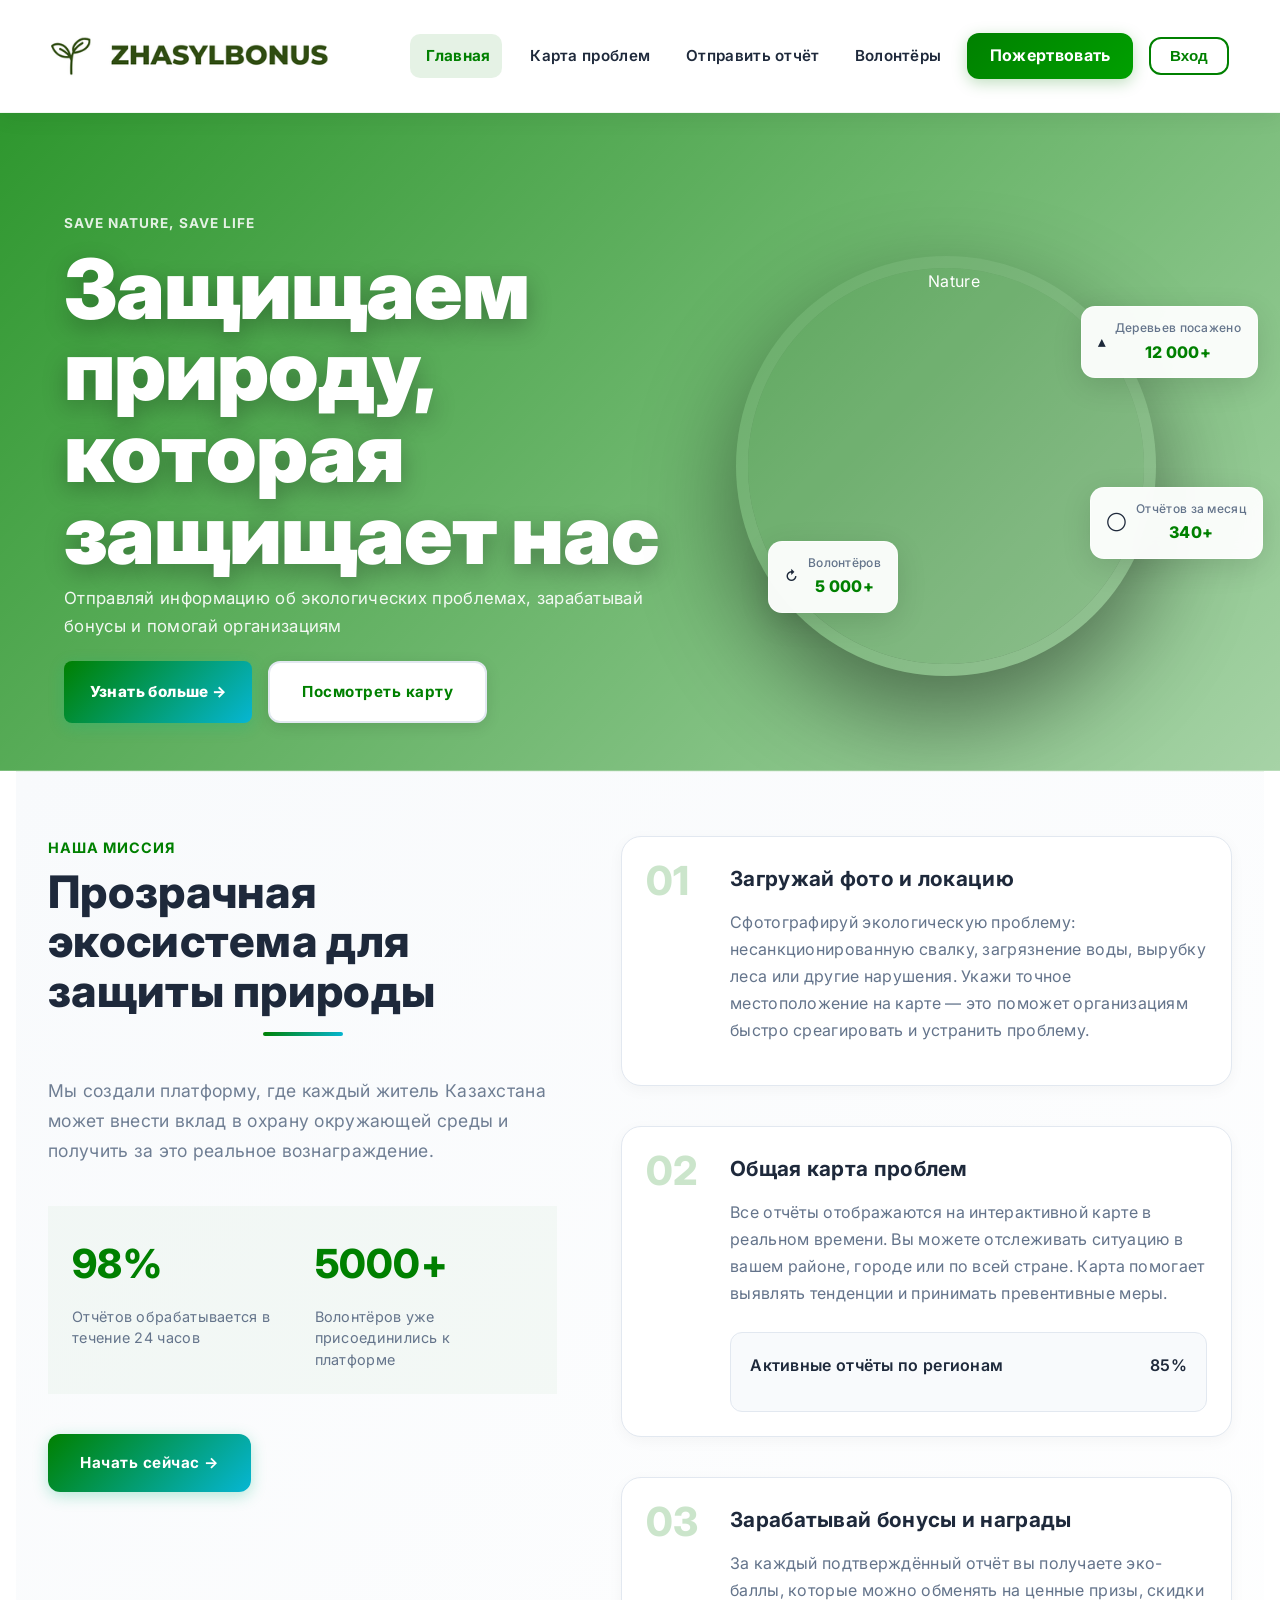
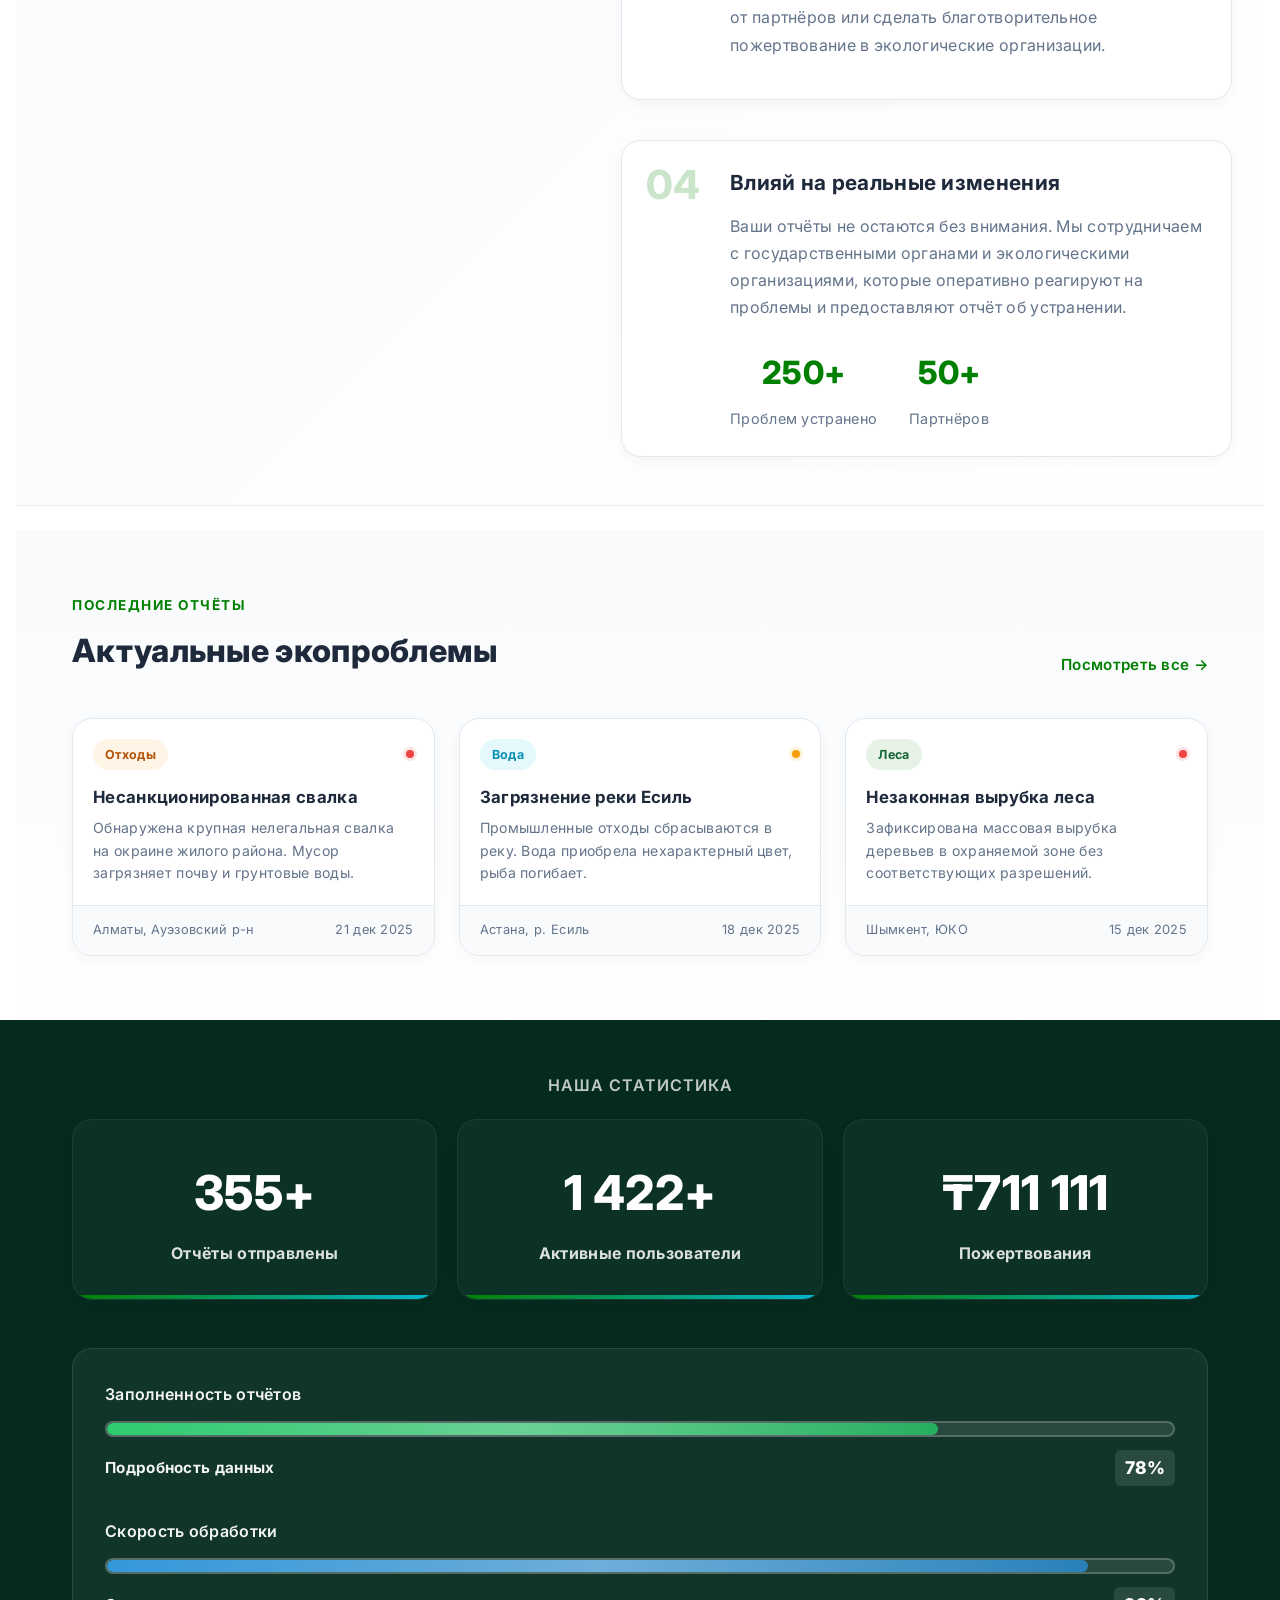
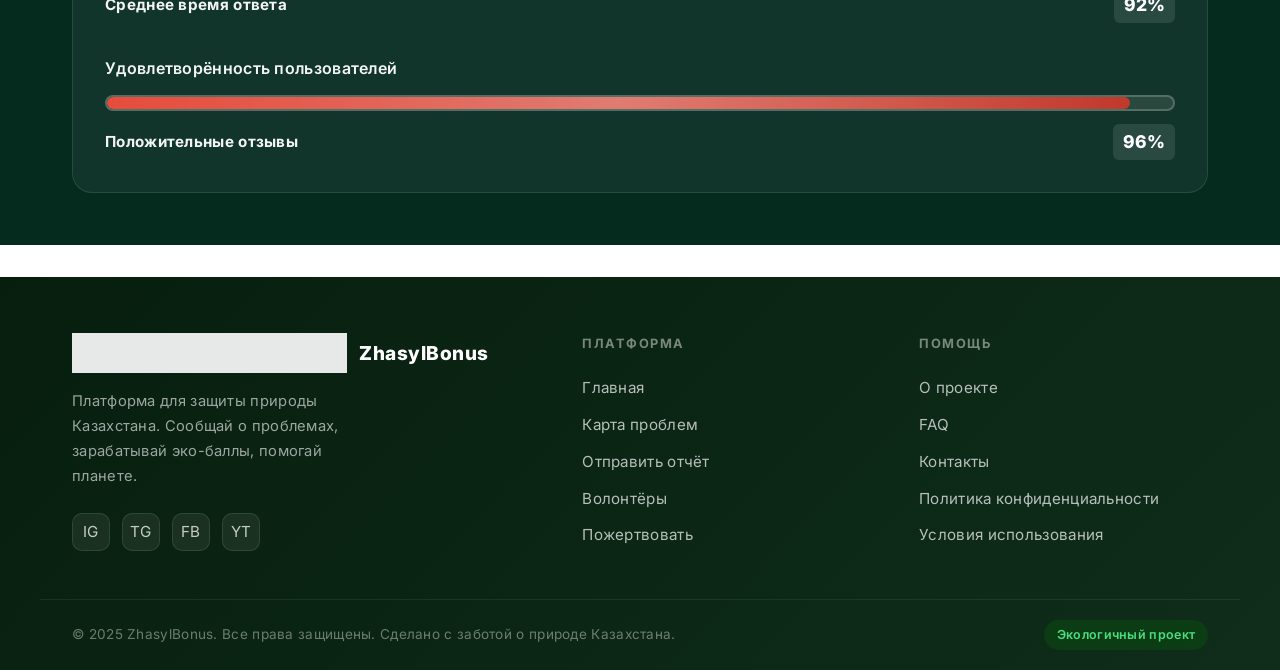
==== commit 89ae531d: "update zhasulbonus" ====
--- a/index.html
+++ b/index.html
@@ -19,7 +19,8 @@
                 <div class="logo logo-with-image">
                     <a href="index.html"><img src="assets/ZhasylBonus.png" alt="ZhasylBonus" class="logo-img"></a>
                 </div>
-                <button class="nav-toggle" id="nav-toggle" aria-expanded="false" aria-controls="main-nav" aria-label="Меню">
+                <button class="nav-toggle" id="nav-toggle" aria-expanded="false" aria-controls="main-nav"
+                    aria-label="Меню">
                     <span class="hamburger"></span>
                 </button>
                 <nav class="nav-menu" id="main-nav" role="navigation">
@@ -29,7 +30,7 @@
                     <a href="pages/volunteers.html" class="nav-btn" data-page="volunteers">Волонтёры</a>
                 </nav>
                 <div class="nav-actions">
-                    <a href="pages/donate.html" class="donate-now">Donate Now</a>
+                    <a href="pages/donate.html" class="donate-now">Пожертвовать</a>
                     <div class="user-info">
                         <span id="username-display"></span>
                         <button class="login-btn" id="login-toggle">Вход</button>
@@ -71,17 +72,41 @@
                     <div class="hero-content">
                         <div class="hero-eyebrow">SAVE NATURE, SAVE LIFE</div>
                         <h2>Защищаем природу,<br>которая защищает нас</h2>
-                        <p class="lead">Отправляй информацию об экологических проблемах, зарабатывай бонусы и помогай организациям</p>
+                        <p class="lead">Отправляй информацию об экологических проблемах, зарабатывай бонусы и помогай
+                            организациям</p>
                         <div class="hero-buttons">
                             <a href="pages/report.html" class="btn-primary">Узнать больше →</a>
                             <a href="pages/map.html" class="btn-secondary">Посмотреть карту</a>
                         </div>
                     </div>
 
-                    <div class="hero-media">
+                    <div class="hero-media" style="position:relative;">
                         <div class="hero-circle">
-                            <img src="https://i.pinimg.com/1200x/12/85/85/1285856c492a8ef5bef18bbcc9a060e8.jpg" alt="Nature">
+                            <img src="https://i.pinimg.com/1200x/12/85/85/1285856c492a8ef5bef18bbcc9a060e8.jpg"
+                                alt="Nature">
                             <div class="circle-annotations">
+                            </div>
+                        </div>
+                        <!-- Floating eco-badges -->
+                        <div class="hero-badge-float hero-badge-1">
+                            <span class="badge-icon-svg">&#9652;</span>
+                            <div>
+                                <span class="badge-label">Деревьев посажено</span>
+                                <span class="badge-value">12 000+</span>
+                            </div>
+                        </div>
+                        <div class="hero-badge-float hero-badge-2">
+                            <span class="badge-icon-svg">&#8635;</span>
+                            <div>
+                                <span class="badge-label">Волонтёров</span>
+                                <span class="badge-value">5 000+</span>
+                            </div>
+                        </div>
+                        <div class="hero-badge-float hero-badge-3">
+                            <span class="badge-icon-svg">&#9711;</span>
+                            <div>
+                                <span class="badge-label">Отчётов за месяц</span>
+                                <span class="badge-value">340+</span>
                             </div>
                         </div>
                     </div>
@@ -92,8 +117,9 @@
                     <div class="features-left">
                         <p class="eyebrow">НАША МИССИЯ</p>
                         <h2>Прозрачная экосистема для защиты природы</h2>
-                        <p class="lead">Мы создали платформу, где каждый житель Казахстана может внести вклад в охрану окружающей среды и получить за это реальное вознаграждение.</p>
-                        
+                        <p class="lead">Мы создали платформу, где каждый житель Казахстана может внести вклад в охрану
+                            окружающей среды и получить за это реальное вознаграждение.</p>
+
                         <div class="stats-mini">
                             <div class="stat-mini">
                                 <h3>98%</h3>
@@ -104,25 +130,29 @@
                                 <p>Волонтёров уже присоединились к платформе</p>
                             </div>
                         </div>
-                        
+
                         <a href="pages/report.html" class="btn-primary">Начать сейчас →</a>
                     </div>
-                    
+
                     <div class="features-right">
                         <div class="feature-list">
                             <div class="feature-item">
                                 <div class="feature-num">01</div>
                                 <div class="feature-content">
                                     <h4>Загружай фото и локацию</h4>
-                                    <p>Сфотографируй экологическую проблему: несанкционированную свалку, загрязнение воды, вырубку леса или другие нарушения. Укажи точное местоположение на карте — это поможет организациям быстро среагировать и устранить проблему.</p>
+                                    <p>Сфотографируй экологическую проблему: несанкционированную свалку, загрязнение
+                                        воды, вырубку леса или другие нарушения. Укажи точное местоположение на карте —
+                                        это поможет организациям быстро среагировать и устранить проблему.</p>
                                 </div>
                             </div>
-                            
+
                             <div class="feature-item">
                                 <div class="feature-num">02</div>
                                 <div class="feature-content">
                                     <h4>Общая карта проблем</h4>
-                                    <p>Все отчёты отображаются на интерактивной карте в реальном времени. Вы можете отслеживать ситуацию в вашем районе, городе или по всей стране. Карта помогает выявлять тенденции и принимать превентивные меры.</p>
+                                    <p>Все отчёты отображаются на интерактивной карте в реальном времени. Вы можете
+                                        отслеживать ситуацию в вашем районе, городе или по всей стране. Карта помогает
+                                        выявлять тенденции и принимать превентивные меры.</p>
                                     <div class="progress-demo">
                                         <div class="progress-info">
                                             <span>Активные отчёты по регионам</span>
@@ -134,20 +164,24 @@
                                     </div>
                                 </div>
                             </div>
-                            
+
                             <div class="feature-item">
                                 <div class="feature-num">03</div>
                                 <div class="feature-content">
                                     <h4>Зарабатывай бонусы и награды</h4>
-                                    <p>За каждый подтверждённый отчёт вы получаете эко-баллы, которые можно обменять на ценные призы, скидки от партнёров или сделать благотворительное пожертвование в экологические организации.</p>
+                                    <p>За каждый подтверждённый отчёт вы получаете эко-баллы, которые можно обменять на
+                                        ценные призы, скидки от партнёров или сделать благотворительное пожертвование в
+                                        экологические организации.</p>
                                 </div>
                             </div>
-                            
+
                             <div class="feature-item">
                                 <div class="feature-num">04</div>
                                 <div class="feature-content">
                                     <h4>Влияй на реальные изменения</h4>
-                                    <p>Ваши отчёты не остаются без внимания. Мы сотрудничаем с государственными органами и экологическими организациями, которые оперативно реагируют на проблемы и предоставляют отчёт об устранении.</p>
+                                    <p>Ваши отчёты не остаются без внимания. Мы сотрудничаем с государственными органами
+                                        и экологическими организациями, которые оперативно реагируют на проблемы и
+                                        предоставляют отчёт об устранении.</p>
                                     <div class="impact-stats">
                                         <div class="impact-stat">
                                             <strong>250+</strong>
@@ -165,6 +199,64 @@
                 </div>
             </section>
 
+            <!-- Recent Eco-Reports Section -->
+            <section class="recent-reports-section">
+                <div class="section-title-block">
+                    <div>
+                        <span class="eyebrow">Последние отчёты</span>
+                        <h2>Актуальные экопроблемы</h2>
+                    </div>
+                    <a href="pages/map.html" class="view-all-link">Посмотреть все →</a>
+                </div>
+                <div class="recent-reports-grid">
+                    <div class="report-preview-card">
+                        <div class="report-card-header">
+                            <span class="report-type-badge waste">Отходы</span>
+                            <span class="report-urgency-dot high" title="Высокая срочность"></span>
+                        </div>
+                        <div class="report-card-body">
+                            <h4 class="report-card-title">Несанкционированная свалка</h4>
+                            <p class="report-card-desc">Обнаружена крупная нелегальная свалка на окраине жилого района.
+                                Мусор загрязняет почву и грунтовые воды.</p>
+                        </div>
+                        <div class="report-card-footer">
+                            <span class="report-card-location">Алматы, Ауэзовский р-н</span>
+                            <span>21 дек 2025</span>
+                        </div>
+                    </div>
+                    <div class="report-preview-card">
+                        <div class="report-card-header">
+                            <span class="report-type-badge water">Вода</span>
+                            <span class="report-urgency-dot medium" title="Средняя срочность"></span>
+                        </div>
+                        <div class="report-card-body">
+                            <h4 class="report-card-title">Загрязнение реки Есиль</h4>
+                            <p class="report-card-desc">Промышленные отходы сбрасываются в реку. Вода приобрела
+                                нехарактерный цвет, рыба погибает.</p>
+                        </div>
+                        <div class="report-card-footer">
+                            <span class="report-card-location">Астана, р. Есиль</span>
+                            <span>18 дек 2025</span>
+                        </div>
+                    </div>
+                    <div class="report-preview-card">
+                        <div class="report-card-header">
+                            <span class="report-type-badge deforestation">Леса</span>
+                            <span class="report-urgency-dot high" title="Высокая срочность"></span>
+                        </div>
+                        <div class="report-card-body">
+                            <h4 class="report-card-title">Незаконная вырубка леса</h4>
+                            <p class="report-card-desc">Зафиксирована массовая вырубка деревьев в охраняемой зоне без
+                                соответствующих разрешений.</p>
+                        </div>
+                        <div class="report-card-footer">
+                            <span class="report-card-location">Шымкент, ЮКО</span>
+                            <span>15 дек 2025</span>
+                        </div>
+                    </div>
+                </div>
+            </section>
+
             <section class="progress-features" aria-label="Наши услуги">
                 <div class="services-header">
                     <p class="eyebrow">Наша статистика</p>
@@ -222,6 +314,49 @@
             <div id="notification" class="notification hidden"></div>
         </section>
 
+        <!-- SITE FOOTER -->
+        <footer class="site-footer">
+            <div class="footer-inner">
+                <div class="footer-brand">
+                    <a href="index.html" class="footer-logo">
+                        <img src="assets/ZhasylBonus.png" alt="ZhasylBonus">
+                        <span class="footer-logo-text">ZhasylBonus</span>
+                    </a>
+                    <p class="footer-tagline">Платформа для защиты природы Казахстана. Сообщай о проблемах, зарабатывай
+                        эко-баллы, помогай планете.</p>
+                    <div class="footer-socials">
+                        <a href="#" class="footer-social-btn" aria-label="Instagram">IG</a>
+                        <a href="#" class="footer-social-btn" aria-label="Telegram">TG</a>
+                        <a href="#" class="footer-social-btn" aria-label="Facebook">FB</a>
+                        <a href="#" class="footer-social-btn" aria-label="YouTube">YT</a>
+                    </div>
+                </div>
+                <div class="footer-col">
+                    <h5>Платформа</h5>
+                    <ul class="footer-links">
+                        <li><a href="index.html">Главная</a></li>
+                        <li><a href="pages/map.html">Карта проблем</a></li>
+                        <li><a href="pages/report.html">Отправить отчёт</a></li>
+                        <li><a href="pages/volunteers.html">Волонтёры</a></li>
+                        <li><a href="pages/donate.html">Пожертвовать</a></li>
+                    </ul>
+                </div>
+                <div class="footer-col">
+                    <h5>Помощь</h5>
+                    <ul class="footer-links">
+                        <li><a href="#">О проекте</a></li>
+                        <li><a href="#">FAQ</a></li>
+                        <li><a href="#">Контакты</a></li>
+                        <li><a href="#">Политика конфиденциальности</a></li>
+                        <li><a href="#">Условия использования</a></li>
+                    </ul>
+                </div>
+            </div>
+            <div class="footer-bottom">
+                <p>© 2025 ZhasylBonus. Все права защищены. Сделано с заботой о природе Казахстана.</p>
+                <span class="footer-bottom-badge">Экологичный проект</span>
+            </div>
+        </footer>
         <script src="https://cdn.jsdelivr.net/npm/@supabase/supabase-js"></script>
         <script src="js/config.js"></script>
         <script src="js/ui.js"></script>
@@ -230,6 +365,36 @@
         <script src="js/map.js"></script>
         <script src="js/missions.js"></script>
         <script src="js/app.new.js"></script>
+        <script>
+            // Animated counter on scroll
+            function animateCounter(el, target, prefix, suffix, duration) {
+                let start = 0;
+                const step = target / (duration / 16);
+                function tick() {
+                    start = Math.min(start + step, target);
+                    el.textContent = prefix + Math.floor(start).toLocaleString('ru-RU') + suffix;
+                    if (start < target) requestAnimationFrame(tick);
+                }
+                requestAnimationFrame(tick);
+            }
+            const countersData = [
+                { id: 'reports-count', target: 1250, prefix: '', suffix: '+' },
+                { id: 'users-count', target: 5000, prefix: '', suffix: '+' },
+                { id: 'donated-amount', target: 2500000, prefix: '₸', suffix: '' }
+            ];
+            let countersTriggered = false;
+            const observer = new IntersectionObserver((entries) => {
+                if (entries[0].isIntersecting && !countersTriggered) {
+                    countersTriggered = true;
+                    countersData.forEach(c => {
+                        const el = document.getElementById(c.id);
+                        if (el) animateCounter(el, c.target, c.prefix, c.suffix, 1800);
+                    });
+                }
+            }, { threshold: 0.3 });
+            const statsGrid = document.querySelector('.stats-grid');
+            if (statsGrid) observer.observe(statsGrid);
+        </script>
     </div>
 </body>
 
--- a/styles/main.css
+++ b/styles/main.css
@@ -19,14 +19,14 @@
     --border-color: #e2e8f0;
     --shadow: 0 10px 40px rgba(0, 0, 0, 0.08);
     --shadow-light: 0 4px 15px rgba(0, 0, 0, 0.04);
-    --shadow-hover: 0 20px 50px rgba(0,128,0,0.12);
+    --shadow-hover: 0 20px 50px rgba(0, 128, 0, 0.12);
     --gradient-primary: linear-gradient(135deg, #008000 0%, #06b6d4 100%);
     --gradient-dark: linear-gradient(135deg, #0f172a 0%, #1e293b 100%);
     --radius-sm: 8px;
     --radius-md: 12px;
     --radius-lg: 20px;
     --radius-xl: 28px;
-}  
+}
 
 /* ===== ANIMATIONS ===== */
 @keyframes fadeInUp {
@@ -34,6 +34,7 @@
         opacity: 0;
         transform: translateY(30px);
     }
+
     to {
         opacity: 1;
         transform: translateY(0);
@@ -45,6 +46,7 @@
         opacity: 0;
         transform: translateY(-20px);
     }
+
     to {
         opacity: 1;
         transform: translateY(0);
@@ -52,8 +54,13 @@
 }
 
 @keyframes fadeIn {
-    from { opacity: 0; }
-    to { opacity: 1; }
+    from {
+        opacity: 0;
+    }
+
+    to {
+        opacity: 1;
+    }
 }
 
 @keyframes scaleIn {
@@ -61,6 +68,7 @@
         opacity: 0;
         transform: scale(0.9);
     }
+
     to {
         opacity: 1;
         transform: scale(1);
@@ -72,6 +80,7 @@
         opacity: 0;
         transform: translateX(30px);
     }
+
     to {
         opacity: 1;
         transform: translateX(0);
@@ -79,28 +88,59 @@
 }
 
 @keyframes pulse {
-    0%, 100% { transform: scale(1); }
-    50% { transform: scale(1.05); }
+
+    0%,
+    100% {
+        transform: scale(1);
+    }
+
+    50% {
+        transform: scale(1.05);
+    }
 }
 
 @keyframes float {
-    0%, 100% { transform: translateY(0); }
-    50% { transform: translateY(-10px); }
+
+    0%,
+    100% {
+        transform: translateY(0);
+    }
+
+    50% {
+        transform: translateY(-10px);
+    }
 }
 
 @keyframes shimmer {
-    0% { background-position: -200% center; }
-    100% { background-position: 200% center; }
+    0% {
+        background-position: -200% center;
+    }
+
+    100% {
+        background-position: 200% center;
+    }
 }
 
 @keyframes glow {
-    0%, 100% { box-shadow: 0 0 20px rgba(16, 185, 129, 0.3); }
-    50% { box-shadow: 0 0 40px rgba(16, 185, 129, 0.5); }
+
+    0%,
+    100% {
+        box-shadow: 0 0 20px rgba(16, 185, 129, 0.3);
+    }
+
+    50% {
+        box-shadow: 0 0 40px rgba(16, 185, 129, 0.5);
+    }
 }
 
 @keyframes rotate {
-    from { transform: rotate(0deg); }
-    to { transform: rotate(360deg); }
+    from {
+        transform: rotate(0deg);
+    }
+
+    to {
+        transform: rotate(360deg);
+    }
 }
 
 body {
@@ -121,12 +161,14 @@
 /* ===== TOPBAR ===== */
 .topbar {
     background: var(--gradient-dark);
-    color: rgba(255,255,255,0.9);
+    color: rgba(255, 255, 255, 0.9);
     font-size: 0.85rem;
     padding: 0.5rem 0;
     animation: fadeInDown 0.5s ease;
-    z
-}
+    z-index: 100;
+}
+
+
 .topbar-inner {
     max-width: none;
     margin: 0;
@@ -136,8 +178,9 @@
     justify-content: space-between;
     align-items: center;
 }
+
 .topbar .top-donate {
-    background: rgba(255,255,255,0.1);
+    background: rgba(255, 255, 255, 0.1);
     color: white;
     padding: 0.4rem 0.8rem;
     border-radius: var(--radius-sm);
@@ -146,8 +189,9 @@
     transition: all 0.3s cubic-bezier(0.4, 0, 0.2, 1);
     backdrop-filter: blur(10px);
 }
+
 .topbar .top-donate:hover {
-    background: rgba(255,255,255,0.2);
+    background: rgba(255, 255, 255, 0.2);
     transform: translateY(-2px);
 }
 
@@ -166,7 +210,7 @@
 .navbar.navbar-hero {
     background: #ffffff;
     box-shadow: 0 6px 20px rgba(16, 24, 40, 0.06);
-    border-bottom: 1px solid rgba(0,128,0,0.06);
+    border-bottom: 1px solid rgba(0, 128, 0, 0.06);
     padding-top: 0.6rem;
     padding-bottom: 0.6rem;
     color: var(--text-dark);
@@ -176,18 +220,21 @@
     z-index: 120;
 }
 
-.navbar.navbar-hero .nav-menu { gap: 1rem; }
+.navbar.navbar-hero .nav-menu {
+    gap: 1rem;
+}
+
 .navbar.navbar-hero .nav-btn {
     background: transparent;
     color: var(--text-dark);
     padding: 0.45rem 0.85rem;
     border-radius: 8px;
     font-weight: 700;
-    border: 1px solid rgba(0,0,0,0.04);
+    border: 1px solid rgba(0, 0, 0, 0.04);
 }
 
 .navbar.navbar-hero .nav-btn:hover {
-    background: rgba(0,128,0,0.06);
+    background: rgba(0, 128, 0, 0.06);
     color: var(--primary-color);
     transform: translateY(-2px);
     box-shadow: none;
@@ -203,7 +250,7 @@
 .navbar.navbar-hero .login-btn {
     background: transparent;
     color: white;
-    border: 1px solid rgba(255,255,255,0.08);
+    border: 1px solid rgba(255, 255, 255, 0.08);
 }
 
 .navbar.navbar-clean {
@@ -216,7 +263,7 @@
     position: sticky;
     top: 0;
     z-index: 120;
-} 
+}
 
 .hero-inner {
     max-width: none;
@@ -228,10 +275,18 @@
     gap: 2rem;
 }
 
-.hero-inner .hero-content { order: 1; }
-.hero-inner .hero-media { order: 2; margin-left: auto; }
-
-.hero.hero-landing { transition: padding 200ms ease, min-height 200ms ease; }
+.hero-inner .hero-content {
+    order: 1;
+}
+
+.hero-inner .hero-media {
+    order: 2;
+    margin-left: auto;
+}
+
+.hero.hero-landing {
+    transition: padding 200ms ease, min-height 200ms ease;
+}
 
 /* ===== EXTENDED HOW IT WORKS SECTION ===== */
 #how-it-works {
@@ -481,12 +536,10 @@
     left: 0;
     right: 0;
     bottom: 0;
-    background: linear-gradient(
-        90deg,
-        transparent,
-        rgba(255, 255, 255, 0.3),
-        transparent
-    );
+    background: linear-gradient(90deg,
+            transparent,
+            rgba(255, 255, 255, 0.3),
+            transparent);
     animation: shimmer 1.5s infinite;
 }
 
@@ -552,7 +605,7 @@
 }
 
 .progress-features .services-header .eyebrow {
-    color: rgba(255,255,255,0.75);
+    color: rgba(255, 255, 255, 0.75);
     font-weight: 600;
     letter-spacing: 1px;
     text-transform: uppercase;
@@ -576,9 +629,9 @@
 }
 
 .progress-features .stat-card {
-    background: rgba(255,255,255,0.03);
-    border: 1px solid rgba(255,255,255,0.06);
-    color: rgba(255,255,255,0.98);
+    background: rgba(255, 255, 255, 0.03);
+    border: 1px solid rgba(255, 255, 255, 0.06);
+    color: rgba(255, 255, 255, 0.98);
     padding: 2rem;
     text-align: center;
     transition: transform 0.2s ease, box-shadow 0.2s ease;
@@ -586,7 +639,7 @@
 
 .progress-features .stat-card:hover {
     transform: translateY(-6px);
-    box-shadow: 0 12px 30px rgba(0,0,0,0.12);
+    box-shadow: 0 12px 30px rgba(0, 0, 0, 0.12);
 }
 
 .progress-features .stat-card h3 {
@@ -599,9 +652,9 @@
 }
 
 .progress-features .stat-card p {
-    color: rgba(255,255,255,0.85);
-    font-weight:700;
-    margin:0;
+    color: rgba(255, 255, 255, 0.85);
+    font-weight: 700;
+    margin: 0;
 }
 
 /* ===== SERVICES / FEATURES ===== */
@@ -613,7 +666,7 @@
     margin: 0 0 1.5rem 0;
     width: 100%;
     box-shadow: none;
-} 
+}
 
 .features.services h2 {
     color: var(--text-dark);
@@ -641,7 +694,7 @@
     border-radius: 12px;
     color: var(--text-dark);
     overflow: hidden;
-    transition: transform 0.35s cubic-bezier(0.4,0,0.2,1), box-shadow 0.35s;
+    transition: transform 0.35s cubic-bezier(0.4, 0, 0.2, 1), box-shadow 0.35s;
     box-shadow: var(--shadow-light);
     display: flex;
     flex-direction: column;
@@ -667,30 +720,32 @@
     border-radius: 8px;
 }
 
-.service-card:hover .service-media img { transform: scale(1.05); }
+.service-card:hover .service-media img {
+    transform: scale(1.05);
+}
 
 .service-media::after {
     content: '';
     position: absolute;
     inset: 0;
-    background: linear-gradient(180deg, rgba(255,255,255,0.0) 35%, rgba(0,0,0,0.04) 100%);
+    background: linear-gradient(180deg, rgba(255, 255, 255, 0.0) 35%, rgba(0, 0, 0, 0.04) 100%);
 }
 
 .service-top {
-    display:flex;
-    gap:0.75rem;
-    align-items:center;
+    display: flex;
+    gap: 0.75rem;
+    align-items: center;
     margin-bottom: 0.6rem;
 }
 
 .service-badge {
-    background: rgba(0,128,0,0.06);
+    background: rgba(0, 128, 0, 0.06);
     padding: 0.55rem;
     border-radius: 8px;
     font-size: 1.25rem;
-    display:inline-flex;
-    align-items:center;
-    justify-content:center;
+    display: inline-flex;
+    align-items: center;
+    justify-content: center;
     color: var(--primary-color);
 }
 
@@ -703,8 +758,8 @@
 
 .service-card p {
     color: var(--text-light);
-    line-height:1.6;
-    margin-top:0.6rem;
+    line-height: 1.6;
+    margin-top: 0.6rem;
     flex-grow: 1;
 }
 
@@ -724,7 +779,9 @@
     transform: scale(1.05);
 }
 
-.logo { flex: 0 0 auto; }
+.logo {
+    flex: 0 0 auto;
+}
 
 .navbar.navbar-clean .nav-menu {
     flex: 1 1 auto;
@@ -737,8 +794,14 @@
     -webkit-overflow-scrolling: touch;
 }
 
-.navbar.navbar-clean .nav-menu::-webkit-scrollbar { height: 6px; }
-.navbar.navbar-clean .nav-menu::-webkit-scrollbar-thumb { background: rgba(0,0,0,0.06); border-radius: 6px; }
+.navbar.navbar-clean .nav-menu::-webkit-scrollbar {
+    height: 6px;
+}
+
+.navbar.navbar-clean .nav-menu::-webkit-scrollbar-thumb {
+    background: rgba(0, 0, 0, 0.06);
+    border-radius: 6px;
+}
 
 .navbar.navbar-clean .nav-btn {
     background: transparent;
@@ -749,7 +812,7 @@
     font-size: 0.95rem;
     white-space: nowrap;
     transition: all 0.3s ease;
-} 
+}
 
 .navbar.navbar-clean .nav-btn:hover {
     background: rgba(0, 128, 0, 0.08);
@@ -816,13 +879,33 @@
 }
 
 @media (max-width: 900px) {
-    .navbar.navbar-clean .navbar-container { padding: 0.75rem 1.25rem; }
-    .navbar.navbar-clean .nav-btn { font-size: 0.78rem; padding: 0.35rem 0.6rem; }
-    .logo-img { height: 40px; }
-    .donate-now, .nav-btn.donate-now, .login-btn { padding: 0.4rem 0.7rem; font-size: 0.86rem; }
-}
-
-.nav-actions { flex: 0 0 auto; display: flex; gap: 1rem; align-items:center; }
+    .navbar.navbar-clean .navbar-container {
+        padding: 0.75rem 1.25rem;
+    }
+
+    .navbar.navbar-clean .nav-btn {
+        font-size: 0.78rem;
+        padding: 0.35rem 0.6rem;
+    }
+
+    .logo-img {
+        height: 40px;
+    }
+
+    .donate-now,
+    .nav-btn.donate-now,
+    .login-btn {
+        padding: 0.4rem 0.7rem;
+        font-size: 0.86rem;
+    }
+}
+
+.nav-actions {
+    flex: 0 0 auto;
+    display: flex;
+    gap: 1rem;
+    align-items: center;
+}
 
 .navbar-container {
     max-width: none;
@@ -840,7 +923,7 @@
     font-size: 1.6rem;
     font-weight: 800;
     letter-spacing: -0.5px;
-    text-shadow: 0 2px 10px rgba(0,0,0,0.1);
+    text-shadow: 0 2px 10px rgba(0, 0, 0, 0.1);
 }
 
 .nav-menu {
@@ -885,8 +968,13 @@
     transition: transform 0.2s ease, opacity 0.2s ease;
 }
 
-.nav-toggle .hamburger::before { top: -6px; }
-.nav-toggle .hamburger::after { top: 6px; }
+.nav-toggle .hamburger::before {
+    top: -6px;
+}
+
+.nav-toggle .hamburger::after {
+    top: 6px;
+}
 
 .nav-toggle:hover {
     border-color: rgba(0, 128, 0, 0.35);
@@ -929,7 +1017,7 @@
     left: -100%;
     width: 100%;
     height: 100%;
-    background: linear-gradient(90deg, transparent, rgba(255,255,255,0.2), transparent);
+    background: linear-gradient(90deg, transparent, rgba(255, 255, 255, 0.2), transparent);
     transition: left 0.5s;
 }
 
@@ -980,7 +1068,7 @@
     max-width: 420px;
     box-shadow: 0 25px 80px rgba(0, 0, 0, 0.25);
     animation: scaleIn 0.4s cubic-bezier(0.4, 0, 0.2, 1);
-    border: 1px solid rgba(255,255,255,0.1);
+    border: 1px solid rgba(255, 255, 255, 0.1);
 }
 
 .close {
@@ -1125,7 +1213,7 @@
 .hero.hero-landing {
     padding: 6rem 2rem 3rem;
     min-height: 60vh;
-    background-image: linear-gradient(135deg, rgba(0,128,0,0.82), rgba(0,128,0,0.35)), url('https://images.unsplash.com/photo-1501785888041-af3ef285b470?auto=format&fit=crop&w=1600&q=80');
+    background-image: linear-gradient(135deg, rgba(0, 128, 0, 0.82), rgba(0, 128, 0, 0.35)), url('https://images.unsplash.com/photo-1501785888041-af3ef285b470?auto=format&fit=crop&w=1600&q=80');
     background-size: cover;
     background-position: center;
     color: white;
@@ -1140,7 +1228,7 @@
     margin-right: -50vw;
     border-radius: 0;
     overflow: hidden;
-} 
+}
 
 .hero-inner .hero-content {
     flex: 1 1 640px;
@@ -1162,7 +1250,7 @@
     height: 320px;
     border-radius: 50%;
     object-fit: cover;
-    box-shadow: 0 20px 60px rgba(0,0,0,0.35);
+    box-shadow: 0 20px 60px rgba(0, 0, 0, 0.35);
 }
 
 .hero-circle {
@@ -1172,10 +1260,14 @@
 }
 
 @media (max-width: 900px) {
-    .hero-circle { transform: translateX(0); }
-}
-
-.hero-eyebrow { text-align: left; }
+    .hero-circle {
+        transform: translateX(0);
+    }
+}
+
+.hero-eyebrow {
+    text-align: left;
+}
 
 .hero h2 {
     text-align: left;
@@ -1183,26 +1275,50 @@
     margin-bottom: 0.6rem;
     line-height: 0.98;
     font-weight: 900;
-    text-shadow: 0 8px 24px rgba(0,0,0,0.28);
+    text-shadow: 0 8px 24px rgba(0, 0, 0, 0.28);
     letter-spacing: -1px;
 }
 
 @media (max-width: 900px) {
-    .hero.hero-landing { padding: 4rem 1rem; min-height: 56vh; }
-    .hero-inner { flex-direction: column; align-items: flex-start; }
-    .hero-media { flex: 0 0 auto; margin-top: 1.25rem; }
-    .hero-media img { width: 220px; height: 220px; }
-    .hero-inner .hero-content { padding-left: 0; }
+    .hero.hero-landing {
+        padding: 4rem 1rem;
+        min-height: 56vh;
+    }
+
+    .hero-inner {
+        flex-direction: column;
+        align-items: flex-start;
+    }
+
+    .hero-media {
+        flex: 0 0 auto;
+        margin-top: 1.25rem;
+    }
+
+    .hero-media img {
+        width: 220px;
+        height: 220px;
+    }
+
+    .hero-inner .hero-content {
+        padding-left: 0;
+    }
 }
 
 @media (max-width: 520px) {
-    .hero h2 { font-size: 2.2rem; }
-    .hero-media img { width: 160px; height: 160px; }
+    .hero h2 {
+        font-size: 2.2rem;
+    }
+
+    .hero-media img {
+        width: 160px;
+        height: 160px;
+    }
 }
 
 .hero-eyebrow {
     display: inline-block;
-    color: rgba(255,255,255,0.9);
+    color: rgba(255, 255, 255, 0.9);
     font-size: 0.85rem;
     text-transform: uppercase;
     letter-spacing: 1px;
@@ -1216,9 +1332,9 @@
     margin-bottom: 0.6rem;
     line-height: 0.98;
     font-weight: 900;
-    text-shadow: 0 8px 24px rgba(0,0,0,0.28);
+    text-shadow: 0 8px 24px rgba(0, 0, 0, 0.28);
     letter-spacing: -1px;
-} 
+}
 
 .lead {
     font-size: 1.05rem;
@@ -1236,7 +1352,9 @@
 }
 
 @media (max-width: 900px) {
-    .hero-buttons { justify-content: center; }
+    .hero-buttons {
+        justify-content: center;
+    }
 }
 
 .hero-buttons .btn-primary {
@@ -1259,9 +1377,9 @@
     height: 420px;
     border-radius: 50%;
     overflow: hidden;
-    box-shadow: 0 40px 100px rgba(0,0,0,0.45);
-    border: 12px solid rgba(255,255,255,0.06);
-    background: rgba(0,0,0,0.06);
+    box-shadow: 0 40px 100px rgba(0, 0, 0, 0.45);
+    border: 12px solid rgba(255, 255, 255, 0.06);
+    background: rgba(0, 0, 0, 0.06);
     position: relative;
 }
 
@@ -1277,19 +1395,44 @@
     color: #fff;
     font-size: 0.85rem;
     font-weight: 700;
-    text-shadow: 0 8px 18px rgba(0,0,0,0.45);
-}
-
-.circle-annotations .a1 { left: -6%; top: 8%; transform: translate(-20%,0); text-align:right; }
-.circle-annotations .a2 { left: 6%; top: 46%; transform: translate(-10%,-50%); text-align:left; }
-.circle-annotations .a3 { right: -6%; bottom: 10%; transform: translate(20%,0); text-align:left; }
-
-.hero-controls { position: absolute; right: -116px; top: 50%; transform: translateY(-50%); display:flex; flex-direction:column; gap:12px; }
+    text-shadow: 0 8px 18px rgba(0, 0, 0, 0.45);
+}
+
+.circle-annotations .a1 {
+    left: -6%;
+    top: 8%;
+    transform: translate(-20%, 0);
+    text-align: right;
+}
+
+.circle-annotations .a2 {
+    left: 6%;
+    top: 46%;
+    transform: translate(-10%, -50%);
+    text-align: left;
+}
+
+.circle-annotations .a3 {
+    right: -6%;
+    bottom: 10%;
+    transform: translate(20%, 0);
+    text-align: left;
+}
+
+.hero-controls {
+    position: absolute;
+    right: -116px;
+    top: 50%;
+    transform: translateY(-50%);
+    display: flex;
+    flex-direction: column;
+    gap: 12px;
+}
 
 .hero-arrow {
-    background: rgba(255,255,255,0.08);
+    background: rgba(255, 255, 255, 0.08);
     color: white;
-    border: 2px solid rgba(255,255,255,0.14);
+    border: 2px solid rgba(255, 255, 255, 0.14);
     width: 46px;
     height: 46px;
     border-radius: 50%;
@@ -1298,9 +1441,9 @@
 }
 
 .hero-arrow:hover {
-    background: rgba(255,255,255,0.16);
+    background: rgba(255, 255, 255, 0.16);
     transform: translateY(-2px);
-    box-shadow: 0 15px 40px rgba(0,0,0,0.18);
+    box-shadow: 0 15px 40px rgba(0, 0, 0, 0.18);
 }
 
 /* ===== BUTTONS ===== */
@@ -1331,7 +1474,7 @@
     left: -100%;
     width: 100%;
     height: 100%;
-    background: linear-gradient(90deg, transparent, rgba(255,255,255,0.3), transparent);
+    background: linear-gradient(90deg, transparent, rgba(255, 255, 255, 0.3), transparent);
     transition: left 0.5s;
 }
 
@@ -1354,7 +1497,7 @@
 .btn-secondary {
     background: white;
     color: var(--primary-color);
-    box-shadow: 0 4px 15px rgba(0,0,0,0.1);
+    box-shadow: 0 4px 15px rgba(0, 0, 0, 0.1);
     border: 2px solid var(--border-color);
 }
 
@@ -1450,9 +1593,17 @@
     animation: float 3s ease-in-out infinite;
 }
 
-.feature-card:nth-child(2) .feature-icon { animation-delay: 0.2s; }
-.feature-card:nth-child(3) .feature-icon { animation-delay: 0.4s; }
-.feature-card:nth-child(4) .feature-icon { animation-delay: 0.6s; }
+.feature-card:nth-child(2) .feature-icon {
+    animation-delay: 0.2s;
+}
+
+.feature-card:nth-child(3) .feature-icon {
+    animation-delay: 0.4s;
+}
+
+.feature-card:nth-child(4) .feature-icon {
+    animation-delay: 0.6s;
+}
 
 .feature-card h3 {
     margin-bottom: 1rem;
@@ -1521,57 +1672,63 @@
 }
 
 /* ===== PARTNERS ===== */
-.partners-strip { 
-    background: #d8f3dc; 
-    color: #111827; 
-    padding: 1.5rem 0; 
+.partners-strip {
+    background: #d8f3dc;
+    color: #111827;
+    padding: 1.5rem 0;
     max-width: auto;
 }
 
-.partners-inner { 
-    max-width: 1200px; 
-    margin:0 auto; 
-    padding: 0 3rem; 
-    display:flex; 
-    align-items:center; 
-    justify-content:center; 
-}
-
-.partner-grid { 
-    display:flex; 
-    gap: 3rem; 
-    align-items:center; 
-    justify-content:center; 
-    flex-wrap:wrap; 
-}
-
-.partner-grid a { 
-    display:flex; 
-    width: auto; 
-    height:100px; 
-    align-items:center; 
-    justify-content:center; 
-    opacity: 1; 
-    transition: transform 0.18s ease; 
-}
-
-.partner-grid a:hover { 
-    filter: none; 
-    opacity: 1; 
-    transform: translateY(-3px); 
-}
-
-.partner-grid img { 
-    max-width:100%; 
-    max-height:70px; 
-    object-fit: contain; 
-    display:block; 
-    filter: none; 
-}
-
-@media (max-width: 600px) { 
-    .partner-grid { gap:1.5rem; } 
-    .partner-grid a { width: auto; height:70px; } 
+.partners-inner {
+    max-width: 1200px;
+    margin: 0 auto;
+    padding: 0 3rem;
+    display: flex;
+    align-items: center;
+    justify-content: center;
+}
+
+.partner-grid {
+    display: flex;
+    gap: 3rem;
+    align-items: center;
+    justify-content: center;
+    flex-wrap: wrap;
+}
+
+.partner-grid a {
+    display: flex;
+    width: auto;
+    height: 100px;
+    align-items: center;
+    justify-content: center;
+    opacity: 1;
+    transition: transform 0.18s ease;
+}
+
+.partner-grid a:hover {
+    filter: none;
+    opacity: 1;
+    transform: translateY(-3px);
+}
+
+.partner-grid img {
+    max-width: 100%;
+    max-height: 70px;
+    object-fit: contain;
+    display: block;
+    filter: none;
+}
+
+@media (max-width: 600px) {
+    .partner-grid {
+        gap: 1.5rem;
+    }
+
+    .partner-grid a {
+        width: auto;
+        height: 70px;
+    }
 }
 
 /* ===== MAP ===== */
@@ -1829,7 +1986,7 @@
     right: -50%;
     width: 100%;
     height: 100%;
-    background: radial-gradient(circle, rgba(255,255,255,0.1) 0%, transparent 70%);
+    background: radial-gradient(circle, rgba(255, 255, 255, 0.1) 0%, transparent 70%);
     animation: rotate 15s linear infinite;
 }
 
@@ -1844,7 +2001,7 @@
     font-size: 4rem;
     font-weight: 800;
     margin-bottom: 0.5rem;
-    text-shadow: 0 4px 20px rgba(0,0,0,0.2);
+    text-shadow: 0 4px 20px rgba(0, 0, 0, 0.2);
 }
 
 .account-stats {
@@ -2178,10 +2335,10 @@
         align-items: stretch;
         gap: 0.35rem;
         background: #ffffff;
-        border: 1px solid rgba(0,0,0,0.05);
+        border: 1px solid rgba(0, 0, 0, 0.05);
         border-radius: 16px;
         padding: 0.9rem;
-        box-shadow: 0 16px 40px rgba(0,0,0,0.12);
+        box-shadow: 0 16px 40px rgba(0, 0, 0, 0.12);
         animation: fadeInDown 0.25s ease;
         margin-top: 0.25rem;
     }
@@ -2194,11 +2351,11 @@
         width: 100%;
         text-align: left;
         justify-content: space-between;
-        background: linear-gradient(135deg, rgba(0,128,0,0.08), rgba(6,182,212,0.06));
+        background: linear-gradient(135deg, rgba(0, 128, 0, 0.08), rgba(6, 182, 212, 0.06));
         color: var(--text-dark);
         padding: 0.85rem 1rem;
-        border: 1px solid rgba(0,0,0,0.05);
-        box-shadow: inset 0 1px 0 rgba(255,255,255,0.8);
+        border: 1px solid rgba(0, 0, 0, 0.05);
+        box-shadow: inset 0 1px 0 rgba(255, 255, 255, 0.8);
         border-radius: 12px;
         font-weight: 700;
     }
@@ -2320,4 +2477,488 @@
     .progress-inner {
         padding: 0 1rem;
     }
+}
+
+/* ===== SMOOTH SCROLL ===== */
+html {
+    scroll-behavior: smooth;
+}
+
+/* ===== SITE FOOTER ===== */
+.site-footer {
+    background: linear-gradient(135deg, #071e0f 0%, #0f2d1a 100%);
+    color: rgba(255, 255, 255, 0.85);
+    padding: 3.5rem 0 0;
+    margin-top: auto;
+}
+
+.footer-inner {
+    max-width: 1200px;
+    margin: 0 auto;
+    padding: 0 2rem;
+    display: grid;
+    grid-template-columns: 1.6fr 1fr 1fr;
+    gap: 3rem;
+}
+
+.footer-brand .footer-logo {
+    display: flex;
+    align-items: center;
+    gap: 0.75rem;
+    margin-bottom: 1rem;
+    text-decoration: none;
+}
+
+.footer-logo img {
+    height: 40px;
+    filter: brightness(0) invert(1);
+    opacity: 0.9;
+}
+
+.footer-logo-text {
+    font-size: 1.2rem;
+    font-weight: 800;
+    color: #fff;
+    letter-spacing: 0.5px;
+}
+
+.footer-tagline {
+    color: rgba(255, 255, 255, 0.6);
+    font-size: 0.92rem;
+    line-height: 1.7;
+    margin-bottom: 1.5rem;
+    max-width: 280px;
+}
+
+.footer-socials {
+    display: flex;
+    gap: 0.75rem;
+}
+
+.footer-social-btn {
+    width: 38px;
+    height: 38px;
+    border-radius: 10px;
+    background: rgba(255, 255, 255, 0.07);
+    border: 1px solid rgba(255, 255, 255, 0.1);
+    display: flex;
+    align-items: center;
+    justify-content: center;
+    color: rgba(255, 255, 255, 0.75);
+    text-decoration: none;
+    font-size: 0.95rem;
+    transition: all 0.3s ease;
+}
+
+.footer-social-btn:hover {
+    background: rgba(0, 160, 0, 0.3);
+    border-color: rgba(0, 200, 0, 0.4);
+    color: #fff;
+    transform: translateY(-3px);
+}
+
+.footer-col h5 {
+    font-size: 0.8rem;
+    font-weight: 700;
+    letter-spacing: 1.5px;
+    text-transform: uppercase;
+    color: rgba(255, 255, 255, 0.45);
+    margin-bottom: 1.2rem;
+}
+
+.footer-links {
+    list-style: none;
+    padding: 0;
+    margin: 0;
+    display: flex;
+    flex-direction: column;
+    gap: 0.6rem;
+}
+
+.footer-links a {
+    color: rgba(255, 255, 255, 0.7);
+    text-decoration: none;
+    font-size: 0.95rem;
+    transition: all 0.25s ease;
+    display: inline-flex;
+    align-items: center;
+    gap: 0.4rem;
+}
+
+.footer-links a:hover {
+    color: #4ade80;
+    transform: translateX(4px);
+}
+
+.footer-bottom {
+    margin-top: 3rem;
+    border-top: 1px solid rgba(255, 255, 255, 0.07);
+    padding: 1.2rem 2rem;
+    max-width: 1200px;
+    margin-left: auto;
+    margin-right: auto;
+    display: flex;
+    align-items: center;
+    justify-content: space-between;
+    gap: 1rem;
+}
+
+.footer-bottom-bar {
+    border-top: 1px solid rgba(255, 255, 255, 0.07);
+    padding: 1.2rem 0;
+}
+
+.footer-bottom p {
+    color: rgba(255, 255, 255, 0.4);
+    font-size: 0.85rem;
+    margin: 0;
+}
+
+.footer-bottom-badge {
+    background: rgba(0, 128, 0, 0.2);
+    color: #4ade80;
+    padding: 0.3rem 0.8rem;
+    border-radius: 50px;
+    font-size: 0.78rem;
+    font-weight: 600;
+    white-space: nowrap;
+}
+
+@media (max-width: 900px) {
+    .footer-inner {
+        grid-template-columns: 1fr 1fr;
+        gap: 2rem;
+    }
+
+    .footer-brand {
+        grid-column: 1 / -1;
+    }
+}
+
+@media (max-width: 560px) {
+    .footer-inner {
+        grid-template-columns: 1fr;
+        gap: 2rem;
+    }
+
+    .footer-brand {
+        grid-column: 1;
+    }
+}
+
+/* ===== ANIMATED COUNTERS ===== */
+.counter-animated {
+    transition: all 0.5s ease;
+}
+
+/* ===== HERO FLOATING BADGES ===== */
+.hero-badges {
+    position: absolute;
+    inset: 0;
+    pointer-events: none;
+}
+
+.hero-badge-float {
+    position: absolute;
+    background: rgba(255, 255, 255, 0.95);
+    border-radius: 14px;
+    padding: 0.7rem 1rem;
+    display: flex;
+    align-items: center;
+    gap: 0.6rem;
+    box-shadow: 0 8px 30px rgba(0, 0, 0, 0.12);
+    font-size: 0.85rem;
+    font-weight: 600;
+    color: var(--text-dark);
+    backdrop-filter: blur(10px);
+    border: 1px solid rgba(255, 255, 255, 0.6);
+    white-space: nowrap;
+}
+
+.hero-badge-float .badge-icon {
+    font-size: 1.3rem;
+    line-height: 1;
+}
+
+.hero-badge-float .badge-label {
+    color: var(--text-light);
+    font-size: 0.75rem;
+    font-weight: 500;
+    display: block;
+}
+
+.hero-badge-float .badge-value {
+    font-size: 1rem;
+    font-weight: 800;
+    color: var(--primary-color);
+}
+
+.hero-badge-1 {
+    top: 12%;
+    right: -10px;
+    animation: float 4s ease-in-out infinite;
+}
+
+.hero-badge-2 {
+    bottom: 15%;
+    left: -20px;
+    animation: float 5s ease-in-out infinite 1.5s;
+}
+
+.hero-badge-3 {
+    top: 55%;
+    right: -15px;
+    animation: float 4.5s ease-in-out infinite 0.8s;
+}
+
+/* ===== RECENT REPORTS SECTION ===== */
+.recent-reports-section {
+    padding: 4rem 0;
+    background: linear-gradient(180deg, #f8fafc 0%, #ffffff 100%);
+}
+
+.recent-reports-section .section-title-block {
+    max-width: 1200px;
+    margin: 0 auto 2.5rem;
+    padding: 0 2rem;
+    display: flex;
+    align-items: flex-end;
+    justify-content: space-between;
+    gap: 1rem;
+}
+
+.section-title-block h2 {
+    font-size: 2rem;
+    font-weight: 800;
+    color: var(--text-dark);
+    margin: 0.4rem 0 0;
+}
+
+.section-title-block .eyebrow {
+    color: var(--primary-color);
+    font-size: 0.85rem;
+    font-weight: 700;
+    letter-spacing: 1.5px;
+    text-transform: uppercase;
+    margin-bottom: 0.3rem;
+    display: block;
+}
+
+.view-all-link {
+    color: var(--primary-color);
+    font-weight: 600;
+    text-decoration: none;
+    white-space: nowrap;
+    font-size: 0.95rem;
+    display: inline-flex;
+    align-items: center;
+    gap: 0.3rem;
+    transition: gap 0.2s ease;
+}
+
+.view-all-link:hover {
+    gap: 0.6rem;
+}
+
+.recent-reports-grid {
+    max-width: 1200px;
+    margin: 0 auto;
+    padding: 0 2rem;
+    display: grid;
+    grid-template-columns: repeat(3, 1fr);
+    gap: 1.5rem;
+}
+
+.report-preview-card {
+    background: #fff;
+    border: 1px solid var(--border-color);
+    border-radius: var(--radius-lg);
+    overflow: hidden;
+    transition: all 0.35s cubic-bezier(0.4, 0, 0.2, 1);
+    box-shadow: var(--shadow-light);
+    display: flex;
+    flex-direction: column;
+}
+
+.report-preview-card:hover {
+    transform: translateY(-6px);
+    box-shadow: var(--shadow-hover);
+    border-color: rgba(0, 128, 0, 0.2);
+}
+
+.report-card-header {
+    padding: 1.25rem 1.25rem 0;
+    display: flex;
+    align-items: center;
+    justify-content: space-between;
+    gap: 0.5rem;
+}
+
+.report-type-badge {
+    display: inline-flex;
+    align-items: center;
+    gap: 0.35rem;
+    padding: 0.3rem 0.75rem;
+    border-radius: 50px;
+    font-size: 0.78rem;
+    font-weight: 700;
+    letter-spacing: 0.3px;
+}
+
+.report-type-badge.pollution {
+    background: rgba(239, 68, 68, 0.1);
+    color: #dc2626;
+}
+
+.report-type-badge.deforestation {
+    background: rgba(0, 128, 0, 0.1);
+    color: #166534;
+}
+
+.report-type-badge.water {
+    background: rgba(6, 182, 212, 0.1);
+    color: #0891b2;
+}
+
+.report-type-badge.waste {
+    background: rgba(245, 158, 11, 0.1);
+    color: #b45309;
+}
+
+.report-type-badge.other {
+    background: rgba(100, 116, 139, 0.1);
+    color: #475569;
+}
+
+.report-urgency-dot {
+    width: 8px;
+    height: 8px;
+    border-radius: 50%;
+    flex-shrink: 0;
+}
+
+.report-urgency-dot.high {
+    background: #ef4444;
+    box-shadow: 0 0 0 3px rgba(239, 68, 68, 0.15);
+}
+
+.report-urgency-dot.medium {
+    background: #f59e0b;
+    box-shadow: 0 0 0 3px rgba(245, 158, 11, 0.15);
+}
+
+.report-urgency-dot.low {
+    background: #10b981;
+    box-shadow: 0 0 0 3px rgba(16, 185, 129, 0.15);
+}
+
+.report-card-body {
+    padding: 1rem 1.25rem 1.25rem;
+    flex: 1;
+    display: flex;
+    flex-direction: column;
+    gap: 0.5rem;
+}
+
+.report-card-title {
+    font-size: 1.05rem;
+    font-weight: 700;
+    color: var(--text-dark);
+    margin: 0;
+    line-height: 1.4;
+}
+
+.report-card-desc {
+    font-size: 0.88rem;
+    color: var(--text-light);
+    line-height: 1.6;
+    flex: 1;
+    margin: 0;
+}
+
+.report-card-footer {
+    padding: 0.85rem 1.25rem;
+    background: var(--light-bg);
+    border-top: 1px solid var(--border-color);
+    display: flex;
+    align-items: center;
+    justify-content: space-between;
+    font-size: 0.8rem;
+    color: var(--text-light);
+}
+
+.report-card-location {
+    display: flex;
+    align-items: center;
+    gap: 0.3rem;
+}
+
+@media (max-width: 900px) {
+    .recent-reports-grid {
+        grid-template-columns: repeat(2, 1fr);
+    }
+}
+
+@media (max-width: 560px) {
+    .recent-reports-grid {
+        grid-template-columns: 1fr;
+    }
+
+    .section-title-block {
+        flex-direction: column;
+        align-items: flex-start;
+    }
+}
+
+/* ===== DONATE BALANCE BANNER ===== */
+.eco-balance-banner {
+    background: linear-gradient(135deg, rgba(0, 128, 0, 0.06) 0%, rgba(6, 182, 212, 0.06) 100%);
+    border: 1px solid rgba(0, 128, 0, 0.15);
+    border-radius: var(--radius-lg);
+    padding: 1.25rem 1.75rem;
+    margin-bottom: 2rem;
+    display: flex;
+    align-items: center;
+    justify-content: space-between;
+    gap: 1.5rem;
+    flex-wrap: wrap;
+}
+
+.eco-balance-info {
+    display: flex;
+    align-items: center;
+    gap: 1rem;
+}
+
+.eco-balance-icon {
+    width: 52px;
+    height: 52px;
+    background: linear-gradient(135deg, #008000 0%, #00a000 100%);
+    border-radius: 14px;
+    display: flex;
+    align-items: center;
+    justify-content: center;
+    font-size: 1.5rem;
+    flex-shrink: 0;
+    box-shadow: 0 4px 15px rgba(0, 128, 0, 0.25);
+}
+
+.eco-balance-text p {
+    margin: 0.15rem 0 0;
+    color: var(--text-light);
+    font-size: 0.88rem;
+}
+
+.eco-balance-text strong {
+    font-size: 1.6rem;
+    font-weight: 800;
+    color: var(--primary-color);
+    line-height: 1;
+}
+
+.eco-balance-note {
+    font-size: 0.85rem;
+    color: var(--text-light);
+    max-width: 250px;
+    text-align: right;
 }
